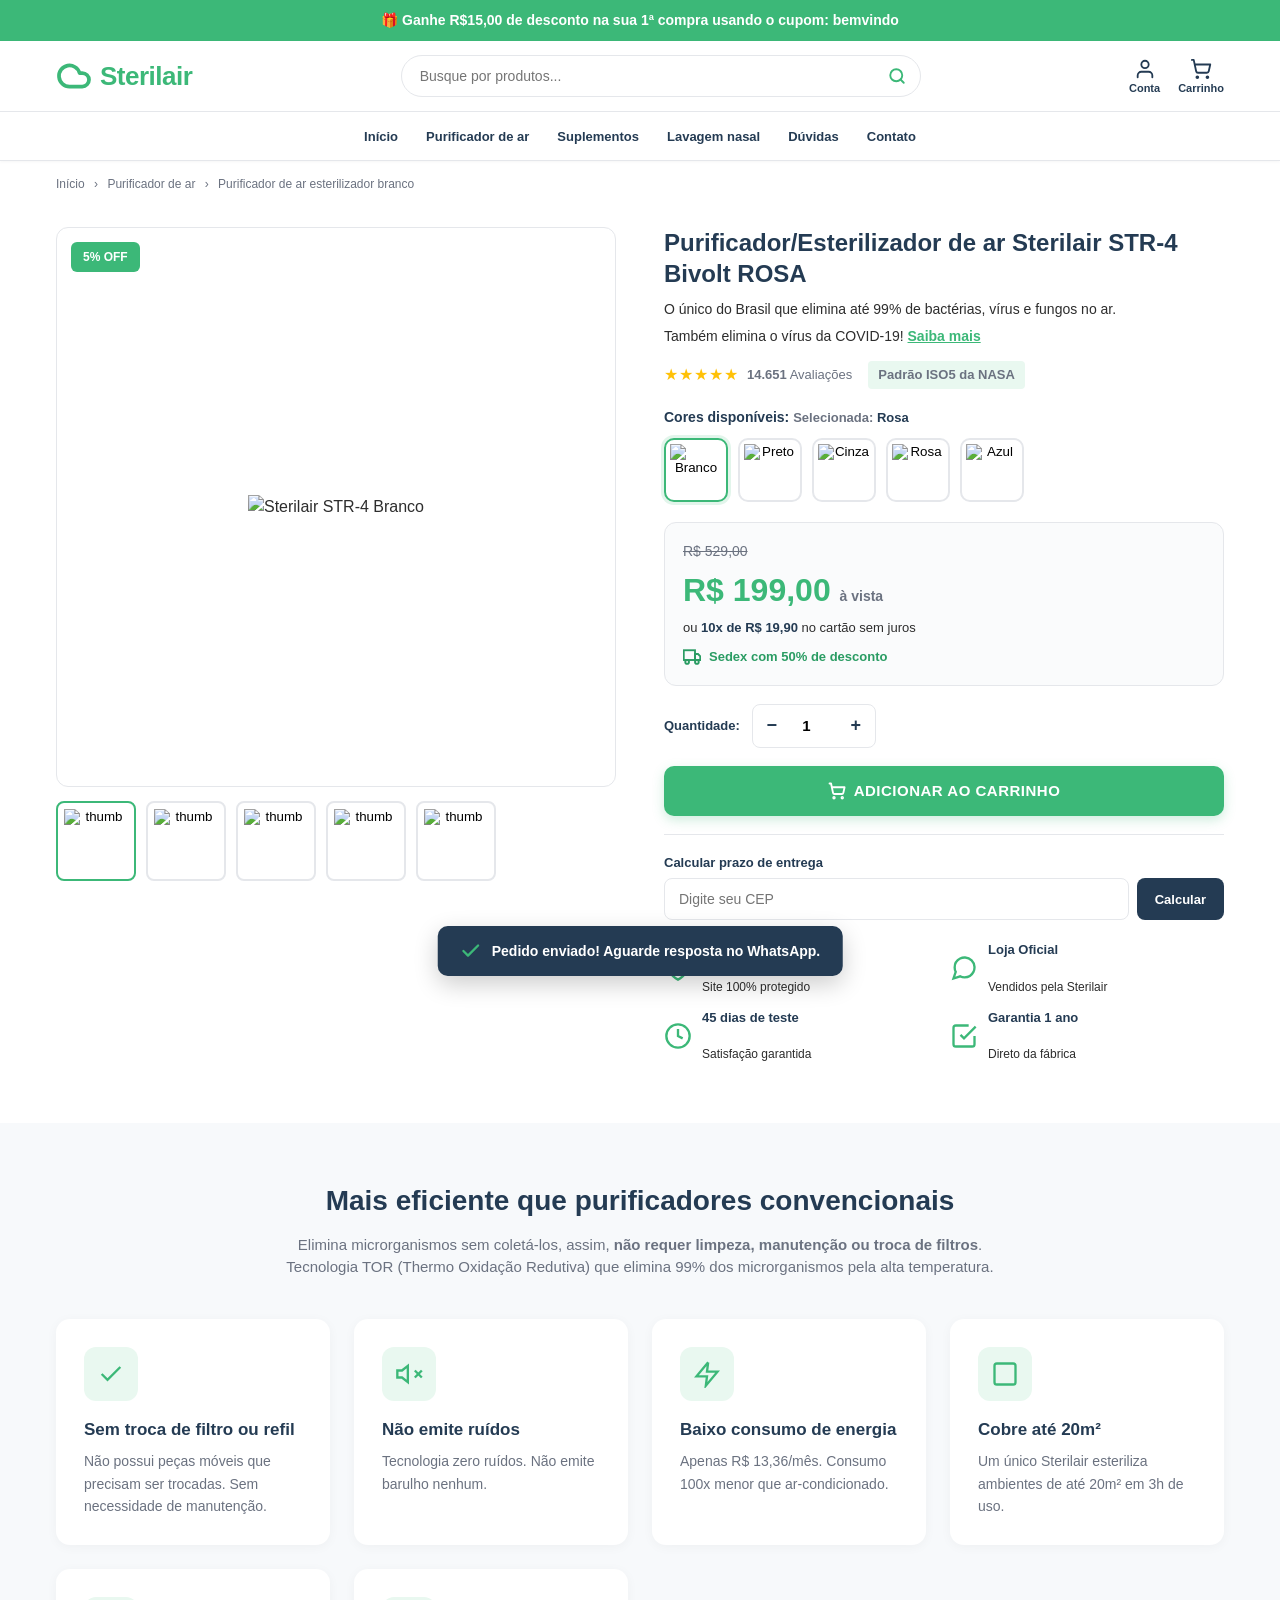
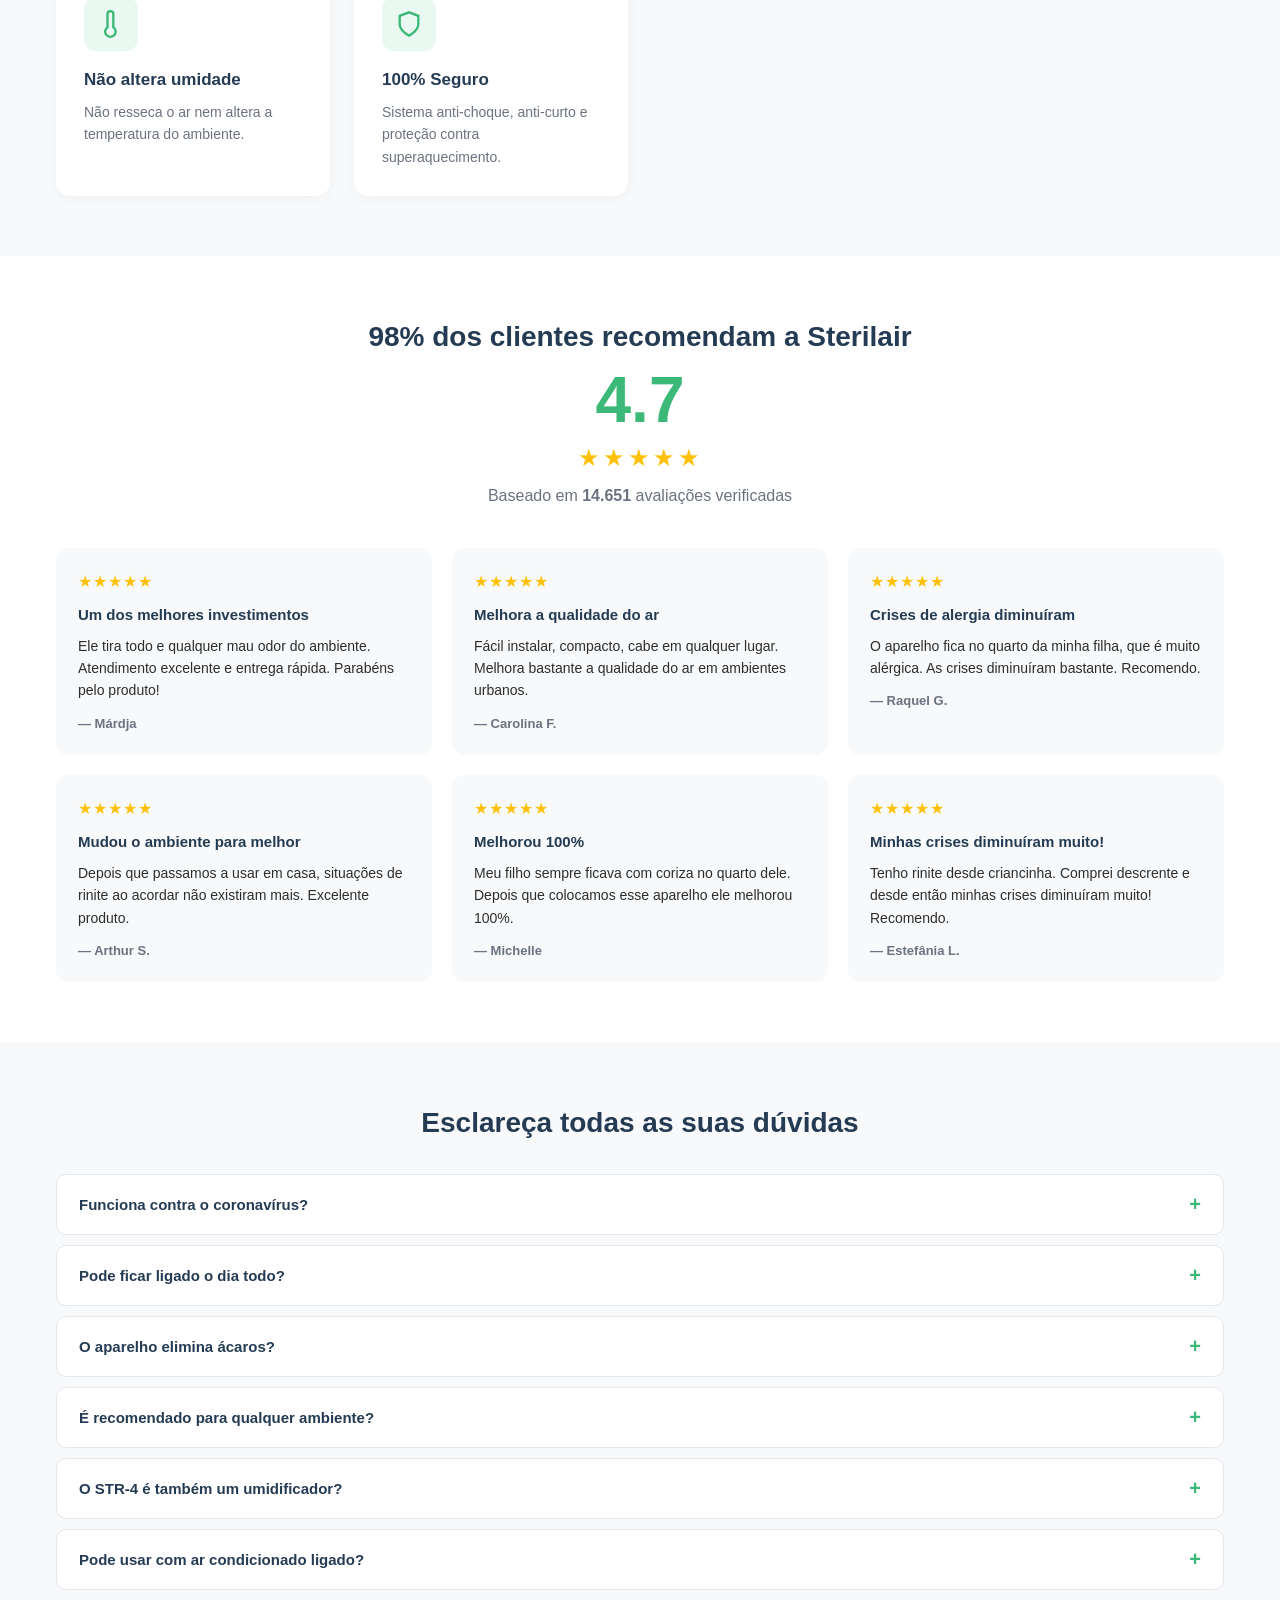
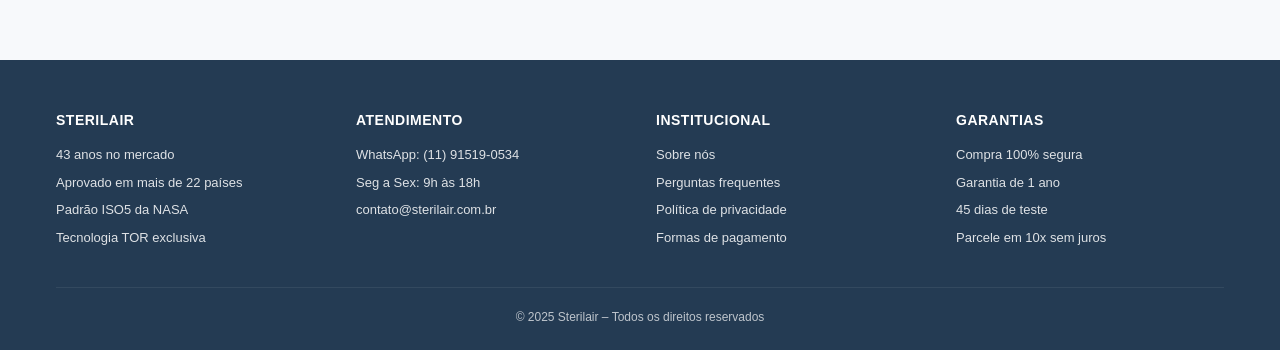
==== index.html @ a1af4a63 "Add files via upload" ====
<!DOCTYPE html>
<!-- saved from url=(0064)https://crazy-lamarr-4.preview.emergentagent.com/sterilair.html# -->
<html lang="pt-BR"><head><meta http-equiv="Content-Type" content="text/html; charset=UTF-8">

<meta name="viewport" content="width=device-width, initial-scale=1.0">
<title>Purificador/Esterilizador de ar Sterilair STR-4 Bivolt BRANCO - Sterilair</title>
<meta name="description" content="Sterilair! O Esterilizador de Ar Branco que previne alergia e doenças respiratórias como asma, bronquite rinite e mais!">
<link rel="preconnect" href="https://fonts.googleapis.com/">
<link rel="preconnect" href="https://fonts.gstatic.com/" crossorigin="">
<link href="/css2.css" rel="stylesheet">
<style>
  /* ========== CONFIG ========== */
  :root{
    --green:#3CB878;
    --green-dark:#2a9c63;
    --green-light:#e9f8f0;
    --dark:#243B53;
    --text:#2d2d2d;
    --muted:#6b7280;
    --border:#e5e7eb;
    --bg:#f7f9fb;
    --yellow:#FFC107;
    --price:#3CB878;
  }
  *{box-sizing:border-box;margin:0;padding:0}
  html,body{font-family:'Nunito Sans',-apple-system,BlinkMacSystemFont,Segoe UI,Roboto,sans-serif;color:var(--text);background:#fff;line-height:1.5;-webkit-font-smoothing:antialiased}
  img{max-width:100%;display:block}
  a{color:inherit;text-decoration:none}
  button{font-family:inherit;cursor:pointer;border:none;background:none}
  .container{max-width:1200px;margin:0 auto;padding:0 16px}

  /* ========== TOPBAR ========== */
  .topbar{background:var(--green);color:#fff;text-align:center;padding:10px 16px;font-size:14px;font-weight:600}
  .topbar strong{font-weight:800}

  /* ========== HEADER ========== */
  header{background:#fff;border-bottom:1px solid var(--border);position:sticky;top:0;z-index:100;box-shadow:0 1px 3px rgba(0,0,0,.04)}
  .header-wrap{display:flex;align-items:center;justify-content:space-between;gap:24px;padding:14px 0}
  .logo{display:flex;align-items:center;gap:8px;font-weight:900;color:var(--green);font-size:26px;letter-spacing:-.5px}
  .logo svg{width:36px;height:36px}
  .search{flex:1;max-width:520px;position:relative}
  .search input{width:100%;height:42px;border-radius:24px;border:1.5px solid var(--border);padding:0 48px 0 18px;font-size:14px;outline:none;transition:border-color .2s}
  .search input:focus{border-color:var(--green)}
  .search button{position:absolute;right:6px;top:6px;height:30px;width:36px;display:flex;align-items:center;justify-content:center;border-radius:50%;color:var(--green)}
  .header-icons{display:flex;gap:18px;align-items:center}
  .header-icons button{display:flex;flex-direction:column;align-items:center;color:var(--dark);font-size:11px;gap:2px;font-weight:600}
  .header-icons button svg{width:22px;height:22px}
  .cart-btn{position:relative}
  .cart-badge{position:absolute;top:-4px;right:-4px;background:#ef4444;color:#fff;font-size:10px;font-weight:700;border-radius:50%;min-width:18px;height:18px;display:flex;align-items:center;justify-content:center;padding:0 4px}
  nav.main-nav{border-top:1px solid var(--border);background:#fff}
  nav.main-nav ul{display:flex;gap:28px;list-style:none;padding:12px 0;justify-content:center;flex-wrap:wrap}
  nav.main-nav a{font-size:13px;font-weight:700;color:var(--dark);transition:color .2s}
  nav.main-nav a:hover{color:var(--green)}

  /* ========== BREADCRUMB ========== */
  .breadcrumb{padding:14px 0;font-size:12px;color:var(--muted)}
  .breadcrumb a:hover{color:var(--green)}
  .breadcrumb span{margin:0 6px}

  /* ========== PRODUCT ========== */
  .product{display:grid;grid-template-columns:1fr 1fr;gap:48px;padding:20px 0 60px}
  @media(max-width:900px){.product{grid-template-columns:1fr;gap:24px}}

  /* Gallery */
  .gallery{position:relative}
  .main-image{background:#fff;border:1px solid var(--border);border-radius:12px;aspect-ratio:1;overflow:hidden;display:flex;align-items:center;justify-content:center;padding:20px;position:relative}
  .main-image img{max-width:100%;max-height:100%;object-fit:contain;transition:opacity .3s}
  .discount-tag{position:absolute;top:14px;left:14px;background:var(--green);color:#fff;font-size:12px;font-weight:700;padding:6px 12px;border-radius:6px;z-index:2}
  .thumbs{display:flex;gap:10px;margin-top:14px;overflow-x:auto;padding-bottom:4px}
  .thumb{flex:0 0 80px;height:80px;border:2px solid var(--border);border-radius:8px;overflow:hidden;cursor:pointer;background:#fff;padding:6px;transition:border-color .2s}
  .thumb img{width:100%;height:100%;object-fit:contain}
  .thumb.active{border-color:var(--green)}

  /* Info */
  .info h1{font-size:24px;font-weight:800;color:var(--dark);line-height:1.3;margin-bottom:10px}
  .subtitle{color:var(--text);font-size:14px;margin-bottom:6px}
  .subtitle a{color:var(--green);font-weight:700;text-decoration:underline}

  .reviews-row{display:flex;align-items:center;gap:8px;margin:14px 0}
  .stars{display:flex;color:var(--yellow);font-size:16px;letter-spacing:1px}
  .reviews-row span{font-size:13px;color:var(--muted)}
  .nasa-badge{display:inline-block;background:var(--green-light);color:var(--green-dark);padding:4px 10px;font-size:12px;font-weight:700;border-radius:4px;margin-left:8px}

  .colors h3{font-size:14px;font-weight:700;color:var(--dark);margin:18px 0 10px}
  .color-options{display:flex;gap:10px;flex-wrap:wrap}
  .color-opt{width:64px;height:64px;border:2px solid var(--border);border-radius:10px;cursor:pointer;overflow:hidden;background:#fff;padding:4px;transition:all .2s;position:relative}
  .color-opt:hover{transform:translateY(-2px)}
  .color-opt.active{border-color:var(--green);box-shadow:0 0 0 3px rgba(60,184,120,.15)}
  .color-opt img{width:100%;height:100%;object-fit:contain}
  .color-name{font-size:13px;color:var(--muted);margin-top:8px}
  .color-name strong{color:var(--dark)}

  .price-box{background:#fafbfc;border:1px solid var(--border);border-radius:12px;padding:18px;margin-top:20px}
  .price-old{color:var(--muted);text-decoration:line-through;font-size:14px}
  .price-main{font-size:32px;font-weight:800;color:var(--price);margin:4px 0}
  .price-main small{font-size:14px;color:var(--muted);font-weight:600}
  .installments{font-size:13px;color:var(--text);margin-top:4px}
  .installments strong{color:var(--dark)}
  .shipping-info{display:flex;align-items:center;gap:8px;margin-top:10px;font-size:13px;color:var(--green-dark);font-weight:700}

  .qty-row{display:flex;align-items:center;gap:12px;margin:18px 0}
  .qty-control{display:flex;align-items:center;border:1.5px solid var(--border);border-radius:8px;overflow:hidden}
  .qty-control button{width:38px;height:42px;font-size:18px;font-weight:700;color:var(--dark);transition:background .2s}
  .qty-control button:hover{background:#f3f4f6}
  .qty-control input{width:46px;height:42px;text-align:center;border:none;outline:none;font-weight:700;font-size:15px}

  .btn-add{width:100%;background:var(--green);color:#fff;font-weight:800;padding:16px;border-radius:10px;font-size:15px;display:flex;align-items:center;justify-content:center;gap:8px;transition:all .2s;text-transform:uppercase;letter-spacing:.5px;box-shadow:0 4px 12px rgba(60,184,120,.25)}
  .btn-add:hover{background:var(--green-dark);transform:translateY(-1px);box-shadow:0 6px 16px rgba(60,184,120,.35)}

  .cep-check{margin-top:18px;padding-top:18px;border-top:1px solid var(--border)}
  .cep-check label{font-size:13px;font-weight:700;color:var(--dark);display:block;margin-bottom:6px}
  .cep-input-row{display:flex;gap:8px}
  .cep-input-row input{flex:1;height:42px;border:1.5px solid var(--border);border-radius:8px;padding:0 14px;outline:none;font-size:14px;transition:border-color .2s}
  .cep-input-row input:focus{border-color:var(--green)}
  .cep-input-row button{padding:0 18px;background:var(--dark);color:#fff;border-radius:8px;font-weight:700;font-size:13px}
  .cep-result{margin-top:10px;font-size:13px;color:var(--text);display:none}
  .cep-result.show{display:block}

  .trust-row{display:grid;grid-template-columns:repeat(2,1fr);gap:12px;margin-top:20px}
  .trust-item{display:flex;align-items:center;gap:10px;font-size:12px}
  .trust-item svg{flex:0 0 28px;color:var(--green)}
  .trust-item strong{display:block;color:var(--dark);font-size:13px}

  /* ========== SECTIONS ========== */
  section.feat-section{background:var(--bg);padding:60px 0}
  section.feat-section h2{font-size:28px;font-weight:800;color:var(--dark);text-align:center;margin-bottom:14px;line-height:1.3}
  section.feat-section h2 .highlight{color:var(--green)}
  section.feat-section .lead{text-align:center;color:var(--muted);max-width:720px;margin:0 auto 40px;font-size:15px}
  .feat-grid{display:grid;grid-template-columns:repeat(auto-fit,minmax(260px,1fr));gap:24px}
  .feat-card{background:#fff;border-radius:14px;padding:28px;box-shadow:0 2px 12px rgba(0,0,0,.04);transition:transform .25s,box-shadow .25s}
  .feat-card:hover{transform:translateY(-4px);box-shadow:0 12px 28px rgba(0,0,0,.08)}
  .feat-icon{width:54px;height:54px;background:var(--green-light);border-radius:12px;display:flex;align-items:center;justify-content:center;color:var(--green);margin-bottom:16px}
  .feat-card h3{font-size:17px;font-weight:800;color:var(--dark);margin-bottom:8px}
  .feat-card p{font-size:14px;color:var(--muted);line-height:1.6}

  /* Reviews */
  .reviews{padding:60px 0;background:#fff}
  .reviews-header{text-align:center;margin-bottom:40px}
  .reviews-header h2{font-size:28px;font-weight:800;color:var(--dark);margin-bottom:10px}
  .score-big{font-size:64px;font-weight:900;color:var(--green);line-height:1}
  .score-stars{font-size:24px;color:var(--yellow);letter-spacing:3px;margin:8px 0}
  .review-grid{display:grid;grid-template-columns:repeat(auto-fit,minmax(280px,1fr));gap:20px}
  .review-card{background:var(--bg);border-radius:12px;padding:22px}
  .review-card .stars{margin-bottom:10px}
  .review-card h4{font-size:15px;font-weight:800;color:var(--dark);margin-bottom:8px}
  .review-card p{font-size:14px;color:var(--text);margin-bottom:12px;line-height:1.6}
  .review-card .author{font-size:13px;color:var(--muted);font-weight:600}

  /* FAQ */
  .faq{background:var(--bg);padding:60px 0}
  .faq h2{font-size:28px;font-weight:800;color:var(--dark);text-align:center;margin-bottom:30px}
  .faq-item{background:#fff;border-radius:10px;margin-bottom:10px;overflow:hidden;border:1px solid var(--border)}
  .faq-q{width:100%;text-align:left;padding:18px 22px;font-weight:700;color:var(--dark);font-size:15px;display:flex;justify-content:space-between;align-items:center;transition:background .2s}
  .faq-q:hover{background:#fafbfc}
  .faq-q .ico{font-size:20px;color:var(--green);transition:transform .25s}
  .faq-item.open .faq-q .ico{transform:rotate(45deg)}
  .faq-a{max-height:0;overflow:hidden;transition:max-height .35s ease;padding:0 22px}
  .faq-item.open .faq-a{max-height:500px;padding:0 22px 18px}
  .faq-a p{font-size:14px;color:var(--text);line-height:1.7;margin-bottom:10px}

  /* Footer */
  footer{background:var(--dark);color:#fff;padding:50px 0 24px;font-size:14px}
  .footer-grid{display:grid;grid-template-columns:repeat(auto-fit,minmax(200px,1fr));gap:32px;margin-bottom:32px}
  .footer-col h4{font-size:14px;font-weight:800;margin-bottom:14px;letter-spacing:.5px;text-transform:uppercase}
  .footer-col ul{list-style:none}
  .footer-col li{margin-bottom:8px;opacity:.85;font-size:13px}
  .footer-col li a:hover{color:var(--green);opacity:1}
  .footer-bottom{border-top:1px solid rgba(255,255,255,.1);padding-top:20px;text-align:center;font-size:12px;opacity:.7}

  /* ========== CART DRAWER ========== */
  .overlay{position:fixed;inset:0;background:rgba(0,0,0,.5);z-index:998;opacity:0;visibility:hidden;transition:all .3s}
  .overlay.show{opacity:1;visibility:visible}
  .drawer{position:fixed;right:0;top:0;height:100vh;width:420px;max-width:100%;background:#fff;z-index:999;transform:translateX(100%);transition:transform .3s ease;display:flex;flex-direction:column}
  .drawer.show{transform:translateX(0)}
  .drawer-head{padding:20px;border-bottom:1px solid var(--border);display:flex;justify-content:space-between;align-items:center}
  .drawer-head h3{font-size:18px;font-weight:800;color:var(--dark)}
  .drawer-close{font-size:24px;color:var(--muted);width:32px;height:32px;border-radius:50%;display:flex;align-items:center;justify-content:center;transition:background .2s}
  .drawer-close:hover{background:#f3f4f6}
  .drawer-body{flex:1;overflow-y:auto;padding:16px 20px}
  .cart-item{display:flex;gap:12px;padding:14px 0;border-bottom:1px solid var(--border);align-items:center}
  .cart-item img{width:64px;height:64px;object-fit:contain;background:#f7f9fb;border-radius:8px;padding:4px}
  .cart-item-info{flex:1}
  .cart-item-info h5{font-size:13px;font-weight:700;color:var(--dark);line-height:1.4;margin-bottom:4px}
  .cart-item-info .ci-color{font-size:11px;color:var(--muted);margin-bottom:4px}
  .cart-item-info .ci-price{font-size:14px;font-weight:800;color:var(--green)}
  .cart-item .ci-qty{display:flex;align-items:center;gap:6px;margin-top:6px}
  .cart-item .ci-qty button{width:22px;height:22px;border:1px solid var(--border);border-radius:4px;color:var(--dark);font-weight:700}
  .cart-item .ci-qty span{font-size:13px;font-weight:700;min-width:20px;text-align:center}
  .cart-item .remove{color:#ef4444;font-size:12px;font-weight:700;margin-left:8px}
  .empty-cart{text-align:center;padding:40px 20px;color:var(--muted)}
  .empty-cart svg{margin:0 auto 14px;color:#cbd5e1}
  .drawer-foot{padding:20px;border-top:1px solid var(--border);background:#fafbfc}
  .total-row{display:flex;justify-content:space-between;align-items:center;margin-bottom:14px;font-size:16px}
  .total-row strong{font-size:22px;color:var(--green);font-weight:900}
  .btn-checkout{width:100%;background:#25D366;color:#fff;font-weight:800;padding:16px;border-radius:10px;font-size:15px;display:flex;align-items:center;justify-content:center;gap:10px;transition:all .2s;box-shadow:0 4px 12px rgba(37,211,102,.3)}
  .btn-checkout:hover{background:#1ebd5a;transform:translateY(-1px)}
  .btn-checkout svg{width:22px;height:22px}

  /* ========== CHECKOUT MODAL ========== */
  .modal{position:fixed;inset:0;background:rgba(0,0,0,.6);z-index:1000;display:none;align-items:flex-start;justify-content:center;padding:24px 16px;overflow-y:auto}
  .modal.show{display:flex}
  .modal-box{background:#fff;border-radius:14px;width:100%;max-width:560px;padding:28px;margin:auto;position:relative}
  .modal-box h3{font-size:22px;font-weight:800;color:var(--dark);margin-bottom:6px}
  .modal-box p.sub{color:var(--muted);font-size:14px;margin-bottom:20px}
  .modal-close{position:absolute;top:14px;right:14px;width:32px;height:32px;border-radius:50%;font-size:22px;color:var(--muted)}
  .modal-close:hover{background:#f3f4f6}
  .form-row{display:grid;gap:14px;margin-bottom:14px}
  .form-row.two{grid-template-columns:1fr 1fr}
  @media(max-width:560px){.form-row.two{grid-template-columns:1fr}}
  .form-group label{display:block;font-size:13px;font-weight:700;color:var(--dark);margin-bottom:6px}
  .form-group input,.form-group textarea{width:100%;height:44px;border:1.5px solid var(--border);border-radius:8px;padding:0 14px;font-size:14px;font-family:inherit;outline:none;transition:border-color .2s}
  .form-group textarea{padding:10px 14px;min-height:70px;height:auto;resize:vertical}
  .form-group input:focus,.form-group textarea:focus{border-color:var(--green)}
  .form-group .hint{font-size:11px;color:var(--muted);margin-top:4px}
  .btn-submit{width:100%;background:#25D366;color:#fff;font-weight:800;padding:16px;border-radius:10px;font-size:15px;display:flex;align-items:center;justify-content:center;gap:8px;margin-top:6px}
  .btn-submit:hover{background:#1ebd5a}

  /* ========== UPSELL MODAL ========== */
  .upsell-badge{display:inline-block;background:#FFC107;color:#243B53;font-size:12px;font-weight:800;padding:5px 10px;border-radius:6px;margin-bottom:10px;letter-spacing:.3px;text-transform:uppercase}
  .upsell-headline{font-size:24px;font-weight:900;color:var(--dark);line-height:1.25;margin-bottom:8px}
  .upsell-headline em{color:var(--green);font-style:normal}
  .upsell-sub{color:var(--muted);font-size:14px;margin-bottom:18px}
  .upsell-offer{background:var(--green-light);border:2px dashed var(--green);border-radius:12px;padding:16px;display:flex;align-items:center;gap:14px;margin-bottom:18px}
  .upsell-offer img{width:72px;height:72px;object-fit:contain;background:#fff;border-radius:8px;padding:4px;flex:0 0 72px}
  .upsell-offer .pricing{flex:1}
  .upsell-offer .pricing .from{color:var(--muted);text-decoration:line-through;font-size:13px}
  .upsell-offer .pricing .to{font-size:22px;font-weight:900;color:var(--green-dark);line-height:1.1}
  .upsell-offer .pricing .save{display:inline-block;background:var(--green);color:#fff;font-size:11px;font-weight:800;padding:3px 8px;border-radius:4px;margin-top:4px}
  .upsell-colors-label{font-size:13px;font-weight:800;color:var(--dark);margin-bottom:8px}
  .upsell-colors{display:flex;gap:8px;flex-wrap:wrap;margin-bottom:18px}
  .upsell-colors .color-opt{width:54px;height:54px}
  .upsell-actions{display:flex;flex-direction:column;gap:10px}
  .btn-upsell-accept{background:var(--green);color:#fff;font-weight:800;padding:15px;border-radius:10px;font-size:15px;text-transform:uppercase;letter-spacing:.4px;box-shadow:0 4px 12px rgba(60,184,120,.3);transition:all .2s}
  .btn-upsell-accept:hover{background:var(--green-dark);transform:translateY(-1px)}
  .btn-upsell-decline{background:transparent;color:var(--muted);font-weight:600;padding:10px;font-size:13px;text-decoration:underline}
  .btn-upsell-decline:hover{color:var(--dark)}

  /* Toast */
  .toast{position:fixed;bottom:24px;left:50%;transform:translateX(-50%) translateY(100px);background:var(--dark);color:#fff;padding:14px 22px;border-radius:10px;font-size:14px;font-weight:600;z-index:1001;display:flex;align-items:center;gap:10px;box-shadow:0 8px 24px rgba(0,0,0,.2);transition:transform .3s ease;max-width:90%}
  .toast.show{transform:translateX(-50%) translateY(0)}
  .toast svg{color:var(--green);width:22px;height:22px}

  @media(max-width:768px){
    .header-icons button span{display:none}
    .search{order:3;flex-basis:100%}
    .header-wrap{flex-wrap:wrap}
    nav.main-nav ul{gap:14px;font-size:12px;padding:10px 0;overflow-x:auto;flex-wrap:nowrap}
    nav.main-nav a{white-space:nowrap}
    .info h1{font-size:20px}
    .price-main{font-size:26px}
    .drawer{width:100%}
  }
</style>
</head>
<body style="">

<!-- TOP BAR -->
<div class="topbar">🎁 Ganhe <strong>R$15,00 de desconto</strong> na sua 1ª compra usando o cupom: <strong>bemvindo</strong></div>

<!-- HEADER -->
<header>
  <div class="container">
    <div class="header-wrap">
      <a href="https://crazy-lamarr-4.preview.emergentagent.com/sterilair.html#" class="logo">
        <svg viewBox="0 0 24 24" fill="none" stroke="currentColor" stroke-width="2.5" stroke-linecap="round" stroke-linejoin="round"><path d="M17.5 19H9a7 7 0 1 1 6.71-9h1.79a4.5 4.5 0 1 1 0 9Z"></path></svg>
        Sterilair
      </a>
      <div class="search">
        <input type="text" placeholder="Busque por produtos...">
        <button aria-label="Buscar">
          <svg viewBox="0 0 24 24" width="18" height="18" fill="none" stroke="currentColor" stroke-width="2.5" stroke-linecap="round" stroke-linejoin="round"><circle cx="11" cy="11" r="8"></circle><path d="m21 21-4.3-4.3"></path></svg>
        </button>
      </div>
      <div class="header-icons">
        <button aria-label="Conta">
          <svg viewBox="0 0 24 24" fill="none" stroke="currentColor" stroke-width="2" stroke-linecap="round" stroke-linejoin="round"><path d="M20 21v-2a4 4 0 0 0-4-4H8a4 4 0 0 0-4 4v2"></path><circle cx="12" cy="7" r="4"></circle></svg>
          <span>Conta</span>
        </button>
        <button class="cart-btn" onclick="toggleCart(true)" aria-label="Carrinho">
          <svg viewBox="0 0 24 24" fill="none" stroke="currentColor" stroke-width="2" stroke-linecap="round" stroke-linejoin="round"><circle cx="8" cy="21" r="1"></circle><circle cx="19" cy="21" r="1"></circle><path d="M2.05 2.05h2l2.66 12.42a2 2 0 0 0 2 1.58h9.78a2 2 0 0 0 1.95-1.57l1.65-7.43H5.12"></path></svg>
          <span>Carrinho</span>
          <span class="cart-badge" id="cartBadge" style="display: none;">2</span>
        </button>
      </div>
    </div>
  </div>
  <nav class="main-nav">
    <div class="container">
      <ul>
        <li><a href="https://crazy-lamarr-4.preview.emergentagent.com/sterilair.html#">Início</a></li>
        <li><a href="https://crazy-lamarr-4.preview.emergentagent.com/sterilair.html#">Purificador de ar</a></li>
        <li><a href="https://crazy-lamarr-4.preview.emergentagent.com/sterilair.html#">Suplementos</a></li>
        <li><a href="https://crazy-lamarr-4.preview.emergentagent.com/sterilair.html#">Lavagem nasal</a></li>
        <li><a href="https://crazy-lamarr-4.preview.emergentagent.com/sterilair.html#duvidas">Dúvidas</a></li>
        <li><a href="https://crazy-lamarr-4.preview.emergentagent.com/sterilair.html#">Contato</a></li>
      </ul>
    </div>
  </nav>
</header>

<!-- BREADCRUMB -->
<div class="container">
  <div class="breadcrumb">
    <a href="https://crazy-lamarr-4.preview.emergentagent.com/sterilair.html#">Início</a> <span>›</span>
    <a href="https://crazy-lamarr-4.preview.emergentagent.com/sterilair.html#">Purificador de ar</a> <span>›</span>
    Purificador de ar esterilizador branco
  </div>
</div>

<!-- PRODUCT -->
<section class="container">
  <div class="product">
    <!-- Gallery -->
    <div class="gallery">
      <div class="main-image">
        <span class="discount-tag">5% OFF</span>
        <img id="mainImg" alt="Sterilair STR-4 Rosa" src="./Purificador_Esterilizador de ar Sterilair STR-4 Bivolt BRANCO - Sterilair_files/Sterilair-Frente-Rosa.jpg">
      </div>
      <div class="thumbs" id="thumbs"><button class="thumb active"><img src="./Purificador_Esterilizador de ar Sterilair STR-4 Bivolt BRANCO - Sterilair_files/Sterilair-Frente-Rosa.jpg" alt="thumb"></button></div>
    </div>

    <!-- Info -->
    <div class="info">
      <h1 id="productTitle">Purificador/Esterilizador de ar Sterilair STR-4 Bivolt ROSA</h1>
      <p class="subtitle">O único do Brasil que elimina até 99% de bactérias, vírus e fungos no ar.</p>
      <p class="subtitle">Também elimina o vírus da COVID-19! <a href="https://crazy-lamarr-4.preview.emergentagent.com/sterilair.html#">Saiba mais</a></p>

      <div class="reviews-row">
        <div class="stars">★★★★★</div>
        <span><strong>14.651</strong> Avaliações</span>
        <span class="nasa-badge">Padrão ISO5 da NASA</span>
      </div>

      <div class="colors">
        <h3>Cores disponíveis: <span class="color-name" style="display:inline">Selecionada: <strong id="selColor">Rosa</strong></span></h3>
        <div class="color-options" id="colorOptions"><button class="color-opt" title="Branco"><img src="./Purificador_Esterilizador de ar Sterilair STR-4 Bivolt BRANCO - Sterilair_files/Sterilair-Frente-Branco.jpg" alt="Branco"></button><button class="color-opt" title="Preto"><img src="./Purificador_Esterilizador de ar Sterilair STR-4 Bivolt BRANCO - Sterilair_files/Sterilair-Frente-Preto.webp.webp" alt="Preto"></button><button class="color-opt" title="Cinza"><img src="./Purificador_Esterilizador de ar Sterilair STR-4 Bivolt BRANCO - Sterilair_files/Sterilair-Frente-Cinza.jpg" alt="Cinza"></button><button class="color-opt active" title="Rosa"><img src="./Purificador_Esterilizador de ar Sterilair STR-4 Bivolt BRANCO - Sterilair_files/Sterilair-Frente-Rosa.jpg" alt="Rosa"></button><button class="color-opt" title="Azul"><img src="./Purificador_Esterilizador de ar Sterilair STR-4 Bivolt BRANCO - Sterilair_files/Sterilair-Frente-Azul.jpg" alt="Azul"></button></div>
      </div>

      <div class="price-box">
        <div class="price-old">R$ 529,00</div>
        <div class="price-main">R$ 199,00 <small>à vista</small></div>
        <div class="installments">ou <strong>10x de R$ 19,90</strong> no cartão sem juros</div>
        <div class="shipping-info">
          <svg width="18" height="18" viewBox="0 0 24 24" fill="none" stroke="currentColor" stroke-width="2.5"><rect x="1" y="3" width="15" height="13"></rect><polygon points="16 8 20 8 23 11 23 16 16 16 16 8"></polygon><circle cx="5.5" cy="18.5" r="2.5"></circle><circle cx="18.5" cy="18.5" r="2.5"></circle></svg>
          Sedex com 50% de desconto
        </div>
      </div>

      <div class="qty-row">
        <span style="font-size:13px;font-weight:700;color:var(--dark)">Quantidade:</span>
        <div class="qty-control">
          <button onclick="changeQty(-1)">−</button>
          <input type="number" id="qty" value="1" min="1">
          <button onclick="changeQty(1)">+</button>
        </div>
      </div>

      <button class="btn-add" onclick="addToCart()">
        <svg width="18" height="18" viewBox="0 0 24 24" fill="none" stroke="currentColor" stroke-width="2.5" stroke-linecap="round" stroke-linejoin="round"><circle cx="8" cy="21" r="1"></circle><circle cx="19" cy="21" r="1"></circle><path d="M2.05 2.05h2l2.66 12.42a2 2 0 0 0 2 1.58h9.78a2 2 0 0 0 1.95-1.57l1.65-7.43H5.12"></path></svg>
        Adicionar ao carrinho
      </button>

      <div class="cep-check">
        <label for="cepProd">Calcular prazo de entrega</label>
        <div class="cep-input-row">
          <input type="text" id="cepProd" placeholder="Digite seu CEP" maxlength="9">
          <button onclick="checkCepProd()">Calcular</button>
        </div>
        <div class="cep-result" id="cepResult"></div>
      </div>

      <div class="trust-row">
        <div class="trust-item">
          <svg width="28" height="28" viewBox="0 0 24 24" fill="none" stroke="currentColor" stroke-width="2"><path d="M12 22s8-4 8-10V5l-8-3-8 3v7c0 6 8 10 8 10z"></path></svg>
          <div><strong>Compra Segura</strong><br>Site 100% protegido</div>
        </div>
        <div class="trust-item">
          <svg width="28" height="28" viewBox="0 0 24 24" fill="none" stroke="currentColor" stroke-width="2"><path d="M21 11.5a8.38 8.38 0 0 1-.9 3.8 8.5 8.5 0 0 1-7.6 4.7 8.38 8.38 0 0 1-3.8-.9L3 21l1.9-5.7a8.38 8.38 0 0 1-.9-3.8 8.5 8.5 0 0 1 4.7-7.6 8.38 8.38 0 0 1 3.8-.9h.5a8.48 8.48 0 0 1 8 8v.5z"></path></svg>
          <div><strong>Loja Oficial</strong><br>Vendidos pela Sterilair</div>
        </div>
        <div class="trust-item">
          <svg width="28" height="28" viewBox="0 0 24 24" fill="none" stroke="currentColor" stroke-width="2"><circle cx="12" cy="12" r="10"></circle><polyline points="12 6 12 12 16 14"></polyline></svg>
          <div><strong>45 dias de teste</strong><br>Satisfação garantida</div>
        </div>
        <div class="trust-item">
          <svg width="28" height="28" viewBox="0 0 24 24" fill="none" stroke="currentColor" stroke-width="2"><path d="M9 11l3 3L22 4"></path><path d="M21 12v7a2 2 0 0 1-2 2H5a2 2 0 0 1-2-2V5a2 2 0 0 1 2-2h11"></path></svg>
          <div><strong>Garantia 1 ano</strong><br>Direto da fábrica</div>
        </div>
      </div>
    </div>
  </div>
</section>

<!-- FEATURES -->
<section class="feat-section">
  <div class="container">
    <h2>Mais eficiente que purificadores convencionais</h2>
    <p class="lead">Elimina microrganismos sem coletá-los, assim, <strong>não requer limpeza, manutenção ou troca de filtros</strong>. Tecnologia TOR (Thermo Oxidação Redutiva) que elimina 99% dos microrganismos pela alta temperatura.</p>
    <div class="feat-grid">
      <div class="feat-card">
        <div class="feat-icon"><svg width="28" height="28" viewBox="0 0 24 24" fill="none" stroke="currentColor" stroke-width="2"><polyline points="20 6 9 17 4 12"></polyline></svg></div>
        <h3>Sem troca de filtro ou refil</h3>
        <p>Não possui peças móveis que precisam ser trocadas. Sem necessidade de manutenção.</p>
      </div>
      <div class="feat-card">
        <div class="feat-icon"><svg width="28" height="28" viewBox="0 0 24 24" fill="none" stroke="currentColor" stroke-width="2"><path d="M11 5L6 9H2v6h4l5 4V5z"></path><line x1="23" y1="9" x2="17" y2="15"></line><line x1="17" y1="9" x2="23" y2="15"></line></svg></div>
        <h3>Não emite ruídos</h3>
        <p>Tecnologia zero ruídos. Não emite barulho nenhum.</p>
      </div>
      <div class="feat-card">
        <div class="feat-icon"><svg width="28" height="28" viewBox="0 0 24 24" fill="none" stroke="currentColor" stroke-width="2"><polyline points="13 2 3 14 12 14 11 22 21 10 12 10 13 2"></polyline></svg></div>
        <h3>Baixo consumo de energia</h3>
        <p>Apenas R$ 13,36/mês. Consumo 100x menor que ar-condicionado.</p>
      </div>
      <div class="feat-card">
        <div class="feat-icon"><svg width="28" height="28" viewBox="0 0 24 24" fill="none" stroke="currentColor" stroke-width="2"><rect x="3" y="3" width="18" height="18" rx="2"></rect></svg></div>
        <h3>Cobre até 20m²</h3>
        <p>Um único Sterilair esteriliza ambientes de até 20m² em 3h de uso.</p>
      </div>
      <div class="feat-card">
        <div class="feat-icon"><svg width="28" height="28" viewBox="0 0 24 24" fill="none" stroke="currentColor" stroke-width="2"><path d="M14 14.76V3.5a2.5 2.5 0 0 0-5 0v11.26a4.5 4.5 0 1 0 5 0z"></path></svg></div>
        <h3>Não altera umidade</h3>
        <p>Não resseca o ar nem altera a temperatura do ambiente.</p>
      </div>
      <div class="feat-card">
        <div class="feat-icon"><svg width="28" height="28" viewBox="0 0 24 24" fill="none" stroke="currentColor" stroke-width="2"><path d="M12 22s8-4 8-10V5l-8-3-8 3v7c0 6 8 10 8 10z"></path></svg></div>
        <h3>100% Seguro</h3>
        <p>Sistema anti-choque, anti-curto e proteção contra superaquecimento.</p>
      </div>
    </div>
  </div>
</section>

<!-- REVIEWS -->
<section class="reviews">
  <div class="container">
    <div class="reviews-header">
      <h2>98% dos clientes recomendam a Sterilair</h2>
      <div class="score-big">4.7</div>
      <div class="score-stars">★★★★★</div>
      <p style="color:var(--muted)">Baseado em <strong>14.651</strong> avaliações verificadas</p>
    </div>
    <div class="review-grid">
      <div class="review-card">
        <div class="stars">★★★★★</div>
        <h4>Um dos melhores investimentos</h4>
        <p>Ele tira todo e qualquer mau odor do ambiente. Atendimento excelente e entrega rápida. Parabéns pelo produto!</p>
        <div class="author">— Márdja</div>
      </div>
      <div class="review-card">
        <div class="stars">★★★★★</div>
        <h4>Melhora a qualidade do ar</h4>
        <p>Fácil instalar, compacto, cabe em qualquer lugar. Melhora bastante a qualidade do ar em ambientes urbanos.</p>
        <div class="author">— Carolina F.</div>
      </div>
      <div class="review-card">
        <div class="stars">★★★★★</div>
        <h4>Crises de alergia diminuíram</h4>
        <p>O aparelho fica no quarto da minha filha, que é muito alérgica. As crises diminuíram bastante. Recomendo.</p>
        <div class="author">— Raquel G.</div>
      </div>
      <div class="review-card">
        <div class="stars">★★★★★</div>
        <h4>Mudou o ambiente para melhor</h4>
        <p>Depois que passamos a usar em casa, situações de rinite ao acordar não existiram mais. Excelente produto.</p>
        <div class="author">— Arthur S.</div>
      </div>
      <div class="review-card">
        <div class="stars">★★★★★</div>
        <h4>Melhorou 100%</h4>
        <p>Meu filho sempre ficava com coriza no quarto dele. Depois que colocamos esse aparelho ele melhorou 100%.</p>
        <div class="author">— Michelle</div>
      </div>
      <div class="review-card">
        <div class="stars">★★★★★</div>
        <h4>Minhas crises diminuíram muito!</h4>
        <p>Tenho rinite desde criancinha. Comprei descrente e desde então minhas crises diminuíram muito! Recomendo.</p>
        <div class="author">— Estefânia L.</div>
      </div>
    </div>
  </div>
</section>

<!-- FAQ -->
<section class="faq" id="duvidas">
  <div class="container">
    <h2>Esclareça todas as suas dúvidas</h2>
    <div class="faq-item">
      <button class="faq-q" onclick="toggleFaq(this)">Funciona contra o coronavírus?<span class="ico">+</span></button>
      <div class="faq-a"><p><strong>Sim, funciona.</strong> O Instituto de Biologia da UNICAMP concluiu que o Sterilair STR4 foi eficaz para a inativação de partículas virais do coronavírus em 99,99%.</p></div>
    </div>
    <div class="faq-item">
      <button class="faq-q" onclick="toggleFaq(this)">Pode ficar ligado o dia todo?<span class="ico">+</span></button>
      <div class="faq-a"><p><strong>Sim, pode.</strong> O Sterilair é um aparelho de uso contínuo e foi desenvolvido para ficar ligado 24h por dia. Possui 3 sistemas de segurança: Fusível, Chave térmica e Cabo de proteção térmica.</p></div>
    </div>
    <div class="faq-item">
      <button class="faq-q" onclick="toggleFaq(this)">O aparelho elimina ácaros?<span class="ico">+</span></button>
      <div class="faq-a"><p><strong>Sim, auxilia no processo.</strong> A eliminação ocorre em consequência da eliminação dos fungos. Os ácaros necessitam dos fungos do ambiente, então o ciclo biológico fica comprometido.</p></div>
    </div>
    <div class="faq-item">
      <button class="faq-q" onclick="toggleFaq(this)">É recomendado para qualquer ambiente?<span class="ico">+</span></button>
      <div class="faq-a"><p><strong>Sim.</strong> Pode ser utilizado em todos os ambientes da casa, exceto no banheiro durante o banho por conter muita umidade no ar.</p></div>
    </div>
    <div class="faq-item">
      <button class="faq-q" onclick="toggleFaq(this)">O STR-4 é também um umidificador?<span class="ico">+</span></button>
      <div class="faq-a"><p><strong>Não.</strong> O Sterilair é um esterilizador e purificador de ar. Não altera a umidade nem a temperatura do ar do ambiente.</p></div>
    </div>
    <div class="faq-item">
      <button class="faq-q" onclick="toggleFaq(this)">Pode usar com ar condicionado ligado?<span class="ico">+</span></button>
      <div class="faq-a"><p><strong>Sim, sem nenhum problema.</strong> Ar condicionado e Sterilair são uma ótima combinação.</p></div>
    </div>
  </div>
</section>

<!-- FOOTER -->
<footer>
  <div class="container">
    <div class="footer-grid">
      <div class="footer-col">
        <h4>Sterilair</h4>
        <ul>
          <li>43 anos no mercado</li>
          <li>Aprovado em mais de 22 países</li>
          <li>Padrão ISO5 da NASA</li>
          <li>Tecnologia TOR exclusiva</li>
        </ul>
      </div>
      <div class="footer-col">
        <h4>Atendimento</h4>
        <ul>
          <li>WhatsApp: (11) 91519-0534</li>
          <li>Seg a Sex: 9h às 18h</li>
          <li>contato@sterilair.com.br</li>
        </ul>
      </div>
      <div class="footer-col">
        <h4>Institucional</h4>
        <ul>
          <li><a href="https://crazy-lamarr-4.preview.emergentagent.com/sterilair.html#">Sobre nós</a></li>
          <li><a href="https://crazy-lamarr-4.preview.emergentagent.com/sterilair.html#">Perguntas frequentes</a></li>
          <li><a href="https://crazy-lamarr-4.preview.emergentagent.com/sterilair.html#">Política de privacidade</a></li>
          <li><a href="https://crazy-lamarr-4.preview.emergentagent.com/sterilair.html#">Formas de pagamento</a></li>
        </ul>
      </div>
      <div class="footer-col">
        <h4>Garantias</h4>
        <ul>
          <li>Compra 100% segura</li>
          <li>Garantia de 1 ano</li>
          <li>45 dias de teste</li>
          <li>Parcele em 10x sem juros</li>
        </ul>
      </div>
    </div>
    <div class="footer-bottom">© 2025 Sterilair – Todos os direitos reservados</div>
  </div>
</footer>

<!-- CART DRAWER -->
<div class="overlay" id="overlay" onclick="toggleCart(false)"></div>
<aside class="drawer" id="drawer">
  <div class="drawer-head">
    <h3>Seu Carrinho</h3>
    <button class="drawer-close" onclick="toggleCart(false)">×</button>
  </div>
  <div class="drawer-body" id="cartBody"><div class="empty-cart">
      <svg width="60" height="60" viewBox="0 0 24 24" fill="none" stroke="currentColor" stroke-width="1.5"><circle cx="8" cy="21" r="1"></circle><circle cx="19" cy="21" r="1"></circle><path d="M2.05 2.05h2l2.66 12.42a2 2 0 0 0 2 1.58h9.78a2 2 0 0 0 1.95-1.57l1.65-7.43H5.12"></path></svg>
      <p>Seu carrinho está vazio</p></div></div>
  <div class="drawer-foot" id="cartFoot" style="display: none;">
    <div class="total-row"><span>Total:</span><strong id="cartTotal">R$ 946,00</strong></div>
    <button class="btn-checkout" onclick="openCheckout()">
      <svg viewBox="0 0 24 24" fill="currentColor"><path d="M17.472 14.382c-.297-.149-1.758-.867-2.03-.967-.273-.099-.471-.148-.67.15-.197.297-.767.966-.94 1.164-.173.199-.347.223-.644.075-.297-.15-1.255-.463-2.39-1.475-.883-.788-1.48-1.761-1.653-2.059-.173-.297-.018-.458.13-.606.134-.133.298-.347.446-.52.149-.174.198-.298.298-.497.099-.198.05-.371-.025-.52-.075-.149-.669-1.612-.916-2.207-.242-.579-.487-.5-.669-.51-.173-.008-.371-.01-.57-.01-.198 0-.52.074-.792.372-.272.297-1.04 1.016-1.04 2.479 0 1.462 1.065 2.875 1.213 3.074.149.198 2.096 3.2 5.077 4.487.709.306 1.262.489 1.694.625.712.227 1.36.195 1.871.118.571-.085 1.758-.719 2.006-1.413.248-.694.248-1.289.173-1.413-.074-.124-.272-.198-.57-.347m-5.421 7.403h-.004a9.87 9.87 0 0 1-5.031-1.378l-.361-.214-3.741.982.998-3.648-.235-.374a9.86 9.86 0 0 1-1.51-5.26c.001-5.45 4.436-9.884 9.888-9.884 2.64 0 5.122 1.03 6.988 2.898a9.825 9.825 0 0 1 2.893 6.994c-.003 5.45-4.437 9.884-9.885 9.884m8.413-18.297A11.815 11.815 0 0 0 12.05 0C5.495 0 .16 5.335.157 11.892c0 2.096.547 4.142 1.588 5.945L.057 24l6.305-1.654a11.882 11.882 0 0 0 5.683 1.448h.005c6.554 0 11.89-5.335 11.893-11.893a11.821 11.821 0 0 0-3.48-8.413Z"></path></svg>
      Finalizar pelo WhatsApp
    </button>
  </div>
</aside>

<!-- UPSELL MODAL -->
<div class="modal" id="upsellModal">
  <div class="modal-box">
    <button class="modal-close" onclick="closeUpsell()">×</button>
    <span class="upsell-badge">⚡ Oferta exclusiva</span>
    <h3 class="upsell-headline">Leve a 2ª unidade com <em>40% OFF</em></h3>
    <p class="upsell-sub">Aproveite agora — essa oferta só aparece uma vez. Escolha uma cor para a segunda unidade:</p>

    <div class="upsell-offer">
      <img id="upsellImg" src="" alt="2ª unidade"/>
      <div class="pricing">
        <div class="from">De <span id="upsellFrom">R$ 199,00</span></div>
        <div class="to" id="upsellTo">R$ 119,40</div>
        <span class="save" id="upsellSave">Você economiza R$ 79,60</span>
      </div>
    </div>

    <div class="upsell-colors-label">Escolha a cor da 2ª unidade:</div>
    <div class="upsell-colors" id="upsellColors"></div>

    <div class="upsell-actions">
      <button class="btn-upsell-accept" onclick="acceptUpsell()">
        ✓ SIM, QUERO A 2ª COM 40% OFF
      </button>
      <button class="btn-upsell-decline" onclick="declineUpsell()">
        Não, prosseguir com apenas 1 unidade
      </button>
    </div>
  </div>
</div>

<!-- CHECKOUT MODAL -->
<div class="modal" id="checkoutModal">
  <div class="modal-box">
    <button class="modal-close" onclick="closeCheckout()">×</button>
    <h3>Finalizar Pedido</h3>
    <p class="sub">Preencha seus dados. Você receberá o link de pagamento via WhatsApp.</p>
    <form id="checkoutForm" onsubmit="submitOrder(event)">
      <div class="form-row">
        <div class="form-group">
          <label>Nome completo *</label>
          <input type="text" id="fNome" required="" placeholder="Seu nome completo">
        </div>
      </div>
      <div class="form-row two">
        <div class="form-group">
          <label>CPF *</label>
          <input type="text" id="fCpf" required="" maxlength="14" placeholder="000.000.000-00">
        </div>
        <div class="form-group">
          <label>Telefone *</label>
          <input type="text" id="fTel" required="" maxlength="15" placeholder="(11) 99999-9999">
        </div>
      </div>
      <div class="form-row">
        <div class="form-group">
          <label>E-mail *</label>
          <input type="email" id="fEmail" required="" placeholder="seu@email.com">
        </div>
      </div>
      <div class="form-row two">
        <div class="form-group">
          <label>CEP *</label>
          <input type="text" id="fCep" required="" maxlength="9" placeholder="00000-000">
          <div class="hint">Preenchimento automático ao digitar</div>
        </div>
        <div class="form-group">
          <label>Estado</label>
          <input type="text" id="fEstado" readonly="" placeholder="UF">
        </div>
      </div>
      <div class="form-row two">
        <div class="form-group">
          <label>Cidade</label>
          <input type="text" id="fCidade" readonly="">
        </div>
        <div class="form-group">
          <label>Bairro</label>
          <input type="text" id="fBairro" readonly="">
        </div>
      </div>
      <div class="form-row">
        <div class="form-group">
          <label>Endereço (Rua)</label>
          <input type="text" id="fRua" readonly="">
        </div>
      </div>
      <div class="form-row two">
        <div class="form-group">
          <label>Número *</label>
          <input type="text" id="fNumero" required="" placeholder="123">
        </div>
        <div class="form-group">
          <label>Complemento</label>
          <input type="text" id="fComp" placeholder="Apto, bloco...">
        </div>
      </div>
      <div class="form-row">
        <div class="form-group">
          <label>Observações (opcional)</label>
          <textarea id="fObs" placeholder="Alguma observação sobre o pedido?"></textarea>
        </div>
      </div>
      <button type="submit" class="btn-submit">
        <svg width="22" height="22" viewBox="0 0 24 24" fill="currentColor"><path d="M17.472 14.382c-.297-.149-1.758-.867-2.03-.967-.273-.099-.471-.148-.67.15-.197.297-.767.966-.94 1.164-.173.199-.347.223-.644.075-.297-.15-1.255-.463-2.39-1.475-.883-.788-1.48-1.761-1.653-2.059-.173-.297-.018-.458.13-.606.134-.133.298-.347.446-.52.149-.174.198-.298.298-.497.099-.198.05-.371-.025-.52-.075-.149-.669-1.612-.916-2.207-.242-.579-.487-.5-.669-.51-.173-.008-.371-.01-.57-.01-.198 0-.52.074-.792.372-.272.297-1.04 1.016-1.04 2.479 0 1.462 1.065 2.875 1.213 3.074.149.198 2.096 3.2 5.077 4.487.709.306 1.262.489 1.694.625.712.227 1.36.195 1.871.118.571-.085 1.758-.719 2.006-1.413.248-.694.248-1.289.173-1.413-.074-.124-.272-.198-.57-.347m-5.421 7.403h-.004a9.87 9.87 0 0 1-5.031-1.378l-.361-.214-3.741.982.998-3.648-.235-.374a9.86 9.86 0 0 1-1.51-5.26c.001-5.45 4.436-9.884 9.888-9.884 2.64 0 5.122 1.03 6.988 2.898a9.825 9.825 0 0 1 2.893 6.994c-.003 5.45-4.437 9.884-9.885 9.884m8.413-18.297A11.815 11.815 0 0 0 12.05 0C5.495 0 .16 5.335.157 11.892c0 2.096.547 4.142 1.588 5.945L.057 24l6.305-1.654a11.882 11.882 0 0 0 5.683 1.448h.005c6.554 0 11.89-5.335 11.893-11.893a11.821 11.821 0 0 0-3.48-8.413Z"></path></svg>
        Enviar Pedido pelo WhatsApp
      </button>
    </form>
  </div>
</div>

<!-- TOAST -->
<div class="toast" id="toast">
  <svg viewBox="0 0 24 24" fill="none" stroke="currentColor" stroke-width="2.5" stroke-linecap="round" stroke-linejoin="round"><polyline points="20 6 9 17 4 12"></polyline></svg>
  <span id="toastMsg">Pedido enviado! Aguarde resposta no WhatsApp.</span>
</div>

<script>
/* ===================== CONFIG ===================== */
const WHATSAPP_NUMBER = '5511915190534'; // número que receberá os pedidos

const PRODUCT = {
  id: 'str4',
  name: 'Purificador/Esterilizador de ar Sterilair STR-4 Bivolt',
  price: 199.00,
  oldPrice: 529.00,
  colors: [
    { id:'branco', name:'Branco', img:'https://sterilair.vtexassets.com/arquivos/ids/156889/Sterilair-Frente-Branco.jpg?v=637052098123900000',
      gallery:[
        'https://sterilair.vtexassets.com/arquivos/ids/157312/Sterilair-cozinha-clean-3D.jpg?v=638769509994170000',
        'https://sterilair.vtexassets.com/arquivos/ids/156889/Sterilair-Frente-Branco.jpg?v=637052098123900000',
        'https://sterilair.vtexassets.com/arquivos/ids/156890/Sterilair-Traseira-Branco.jpg?v=638769509994000000',
        'https://sterilair.vtexassets.com/arquivos/ids/156891/Sterilair-Lateral-Branco.jpg?v=638769509994000000',
        'https://sterilair.vtexassets.com/arquivos/ids/157311/kitchen_scene_white.png?v=638769509994170000'
      ]
    },
    { id:'preto', name:'Preto', img:'https://sterilair.vtexassets.com/arquivos/ids/157313/Sterilair-Frente-Preto.webp.webp?v=638769496652470000',
      gallery:['https://sterilair.vtexassets.com/arquivos/ids/157313/Sterilair-Frente-Preto.webp.webp?v=638769496652470000']
    },
    { id:'cinza', name:'Cinza', img:'https://sterilair.vtexassets.com/arquivos/ids/156898/Sterilair-Frente-Cinza.jpg?v=637052109153100000',
      gallery:['https://sterilair.vtexassets.com/arquivos/ids/156898/Sterilair-Frente-Cinza.jpg?v=637052109153100000']
    },
    { id:'rosa', name:'Rosa', img:'https://sterilair.vtexassets.com/arquivos/ids/156895/Sterilair-Frente-Rosa.jpg?v=637052108041170000',
      gallery:['https://sterilair.vtexassets.com/arquivos/ids/156895/Sterilair-Frente-Rosa.jpg?v=637052108041170000']
    },
    { id:'azul', name:'Azul', img:'https://sterilair.vtexassets.com/arquivos/ids/156904/Sterilair-Frente-Azul.jpg?v=637052119458030000',
      gallery:['https://sterilair.vtexassets.com/arquivos/ids/156904/Sterilair-Frente-Azul.jpg?v=637052119458030000']
    }
  ]
};

let selectedColor = PRODUCT.colors[0];
let cart = JSON.parse(localStorage.getItem('sterilair_cart') || '[]');

/* ===================== UTILS ===================== */
const fmt = v => 'R$ ' + v.toFixed(2).replace('.', ',');
const $ = id => document.getElementById(id);

function showToast(msg){
  $('toastMsg').textContent = msg;
  $('toast').classList.add('show');
  setTimeout(()=>$('toast').classList.remove('show'), 2500);
}

/* ===================== GALLERY ===================== */
function renderGallery(){
  $('mainImg').src = selectedColor.gallery[0];
  $('mainImg').alt = `Sterilair STR-4 ${selectedColor.name}`;
  const thumbs = $('thumbs');
  thumbs.innerHTML = '';
  selectedColor.gallery.forEach((src,i) => {
    const t = document.createElement('button');
    t.className = 'thumb' + (i===0?' active':'');
    t.innerHTML = `<img src="${src}" alt="thumb"/>`;
    t.onclick = ()=>{
      $('mainImg').src = src;
      thumbs.querySelectorAll('.thumb').forEach(x=>x.classList.remove('active'));
      t.classList.add('active');
    };
    thumbs.appendChild(t);
  });
}

/* ===================== COLOR PICKER ===================== */
function renderColors(){
  const c = $('colorOptions');
  c.innerHTML = '';
  PRODUCT.colors.forEach(col => {
    const b = document.createElement('button');
    b.className = 'color-opt' + (col.id===selectedColor.id?' active':'');
    b.title = col.name;
    b.innerHTML = `<img src="${col.img}" alt="${col.name}"/>`;
    b.onclick = () => {
      selectedColor = col;
      $('selColor').textContent = col.name;
      $('productTitle').textContent = `Purificador/Esterilizador de ar Sterilair STR-4 Bivolt ${col.name.toUpperCase()}`;
      renderColors();
      renderGallery();
    };
    c.appendChild(b);
  });
}

/* ===================== QTY ===================== */
function changeQty(d){
  const q = $('qty');
  const n = Math.max(1, parseInt(q.value||'1') + d);
  q.value = n;
}

/* ===================== CART ===================== */
function saveCart(){ localStorage.setItem('sterilair_cart', JSON.stringify(cart)); renderCart(); }

function addToCart(){
  const qty = parseInt($('qty').value||'1');
  // Show upsell first (only once per session, and only when adding a single unit)
  if(qty===1 && !sessionStorage.getItem('sterilair_upsell_shown')){
    sessionStorage.setItem('sterilair_upsell_shown','1');
    openUpsell();
    return;
  }
  commitAddToCart(selectedColor, qty);
}

function commitAddToCart(color, qty, opts){
  opts = opts || {};
  const unitPrice = opts.price != null ? opts.price : PRODUCT.price;
  const tagSuffix = opts.discountTag ? ' (40% OFF)' : '';
  const lineId = PRODUCT.id + (opts.discountTag ? '-upsell' : '');
  const exist = cart.find(i => i.id===lineId && i.color===color.id);
  if(exist){ exist.qty += qty; }
  else{
    cart.push({
      id: lineId,
      name: `${PRODUCT.name} ${color.name.toUpperCase()}${tagSuffix}`,
      color: color.id,
      colorName: color.name,
      img: color.img,
      price: unitPrice,
      qty
    });
  }
  saveCart();
  showToast(`${qty}x ${color.name} adicionado ao carrinho!`);
}

/* ===================== UPSELL ===================== */
let upsellColor = null;
const UPSELL_DISCOUNT = 0.40;

function openUpsell(){
  upsellColor = selectedColor;
  const second = +(PRODUCT.price * (1 - UPSELL_DISCOUNT)).toFixed(2);
  const saved = +(PRODUCT.price - second).toFixed(2);
  $('upsellFrom').textContent = fmt(PRODUCT.price);
  $('upsellTo').textContent = fmt(second);
  $('upsellSave').textContent = `Você economiza ${fmt(saved)}`;
  renderUpsellColors();
  $('upsellModal').classList.add('show');
  document.body.style.overflow='hidden';
}

function closeUpsell(){
  $('upsellModal').classList.remove('show');
  document.body.style.overflow='';
}

function renderUpsellColors(){
  const c = $('upsellColors');
  c.innerHTML = '';
  $('upsellImg').src = upsellColor.img;
  PRODUCT.colors.forEach(col => {
    const b = document.createElement('button');
    b.className = 'color-opt' + (col.id===upsellColor.id?' active':'');
    b.title = col.name;
    b.innerHTML = `<img src="${col.img}" alt="${col.name}"/>`;
    b.onclick = () => {
      upsellColor = col;
      $('upsellImg').src = col.img;
      renderUpsellColors();
    };
    c.appendChild(b);
  });
}

function acceptUpsell(){
  const qty = parseInt($('qty').value||'1');
  // 1st unit at full price (selected color)
  commitAddToCart(selectedColor, qty);
  // 2nd unit at 40% off (chosen color)
  const second = +(PRODUCT.price * (1 - UPSELL_DISCOUNT)).toFixed(2);
  commitAddToCart(upsellColor, 1, { price: second, discountTag: true });
  closeUpsell();
  toggleCart(true);
}

function declineUpsell(){
  const qty = parseInt($('qty').value||'1');
  commitAddToCart(selectedColor, qty);
  closeUpsell();
  toggleCart(true);
}

function renderCart(){
  const body = $('cartBody');
  const foot = $('cartFoot');
  const badge = $('cartBadge');
  if(cart.length===0){
    body.innerHTML = `<div class="empty-cart">
      <svg width="60" height="60" viewBox="0 0 24 24" fill="none" stroke="currentColor" stroke-width="1.5"><circle cx="8" cy="21" r="1"/><circle cx="19" cy="21" r="1"/><path d="M2.05 2.05h2l2.66 12.42a2 2 0 0 0 2 1.58h9.78a2 2 0 0 0 1.95-1.57l1.65-7.43H5.12"/></svg>
      <p>Seu carrinho está vazio</p></div>`;
    foot.style.display='none';
    badge.style.display='none';
    return;
  }
  body.innerHTML = cart.map((it,idx)=>`
    <div class="cart-item">
      <img src="${it.img}" alt="${it.name}"/>
      <div class="cart-item-info">
        <h5>${it.name}</h5>
        <div class="ci-color">Cor: <strong>${it.colorName}</strong></div>
        <div class="ci-price">${fmt(it.price * it.qty)}</div>
        <div class="ci-qty">
          <button onclick="updateQty(${idx},-1)">−</button>
          <span>${it.qty}</span>
          <button onclick="updateQty(${idx},1)">+</button>
          <button class="remove" onclick="removeItem(${idx})">Remover</button>
        </div>
      </div>
    </div>`).join('');
  const total = cart.reduce((s,i)=>s + i.price*i.qty, 0);
  $('cartTotal').textContent = fmt(total);
  foot.style.display='block';
  const totQty = cart.reduce((s,i)=>s+i.qty,0);
  badge.textContent = totQty;
  badge.style.display='flex';
}

function updateQty(idx, d){
  cart[idx].qty = Math.max(1, cart[idx].qty + d);
  saveCart();
}
function removeItem(idx){
  cart.splice(idx,1);
  saveCart();
}

function toggleCart(show){
  $('overlay').classList.toggle('show', show);
  $('drawer').classList.toggle('show', show);
  document.body.style.overflow = show ? 'hidden' : '';
}

/* ===================== CHECKOUT ===================== */
function openCheckout(){
  if(cart.length===0){ showToast('Carrinho vazio!'); return; }
  toggleCart(false);
  setTimeout(()=>{
    $('checkoutModal').classList.add('show');
    document.body.style.overflow='hidden';
  }, 200);
}
function closeCheckout(){
  $('checkoutModal').classList.remove('show');
  document.body.style.overflow='';
}

/* ===================== MASKS ===================== */
function maskCpf(v){
  v = v.replace(/\D/g,'').slice(0,11);
  v = v.replace(/(\d{3})(\d)/, '$1.$2');
  v = v.replace(/(\d{3})(\d)/, '$1.$2');
  v = v.replace(/(\d{3})(\d{1,2})$/, '$1-$2');
  return v;
}
function maskCep(v){
  v = v.replace(/\D/g,'').slice(0,8);
  return v.replace(/(\d{5})(\d)/, '$1-$2');
}
function maskTel(v){
  v = v.replace(/\D/g,'').slice(0,11);
  if(v.length<=10) v = v.replace(/(\d{2})(\d{4})(\d{0,4})/,'($1) $2-$3');
  else v = v.replace(/(\d{2})(\d{5})(\d{0,4})/,'($1) $2-$3');
  return v.replace(/-$/,'');
}

$('fCpf').addEventListener('input', e => e.target.value = maskCpf(e.target.value));
$('fTel').addEventListener('input', e => e.target.value = maskTel(e.target.value));
$('cepProd').addEventListener('input', e => e.target.value = maskCep(e.target.value));
$('fCep').addEventListener('input', async e => {
  e.target.value = maskCep(e.target.value);
  const cep = e.target.value.replace(/\D/g,'');
  if(cep.length===8) await fetchCep(cep);
});

/* ===================== VIACEP ===================== */
async function fetchCep(cep){
  try{
    const r = await fetch(`https://viacep.com.br/ws/${cep}/json/`);
    const d = await r.json();
    if(d.erro){ showToast('CEP não encontrado'); return; }
    $('fEstado').value = d.uf || '';
    $('fCidade').value = d.localidade || '';
    $('fBairro').value = d.bairro || '';
    $('fRua').value = d.logradouro || '';
    $('fNumero').focus();
  }catch(err){
    showToast('Erro ao buscar CEP');
  }
}

async function checkCepProd(){
  const cep = $('cepProd').value.replace(/\D/g,'');
  if(cep.length!==8){ showToast('Digite um CEP válido'); return; }
  const r = await fetch(`https://viacep.com.br/ws/${cep}/json/`);
  const d = await r.json();
  if(d.erro){ $('cepResult').innerHTML='<span style="color:#ef4444">CEP não encontrado</span>'; $('cepResult').classList.add('show'); return; }
  $('cepResult').innerHTML = `<strong style="color:var(--green-dark)">✓ Entregamos em ${d.localidade}/${d.uf}</strong><br/>Prazo estimado: 5 a 10 dias úteis<br/><strong>Sedex com 50% de desconto</strong>`;
  $('cepResult').classList.add('show');
}

/* ===================== SUBMIT ORDER -> WHATSAPP ===================== */
function submitOrder(e){
  e.preventDefault();
  const data = {
    nome: $('fNome').value,
    cpf: $('fCpf').value,
    tel: $('fTel').value,
    email: $('fEmail').value,
    cep: $('fCep').value,
    rua: $('fRua').value,
    numero: $('fNumero').value,
    comp: $('fComp').value,
    bairro: $('fBairro').value,
    cidade: $('fCidade').value,
    estado: $('fEstado').value,
    obs: $('fObs').value
  };

  const total = cart.reduce((s,i)=>s + i.price*i.qty, 0);
  const items = cart.map(i =>
    `▪️ ${i.qty}x ${i.name}\n   Cor: ${i.colorName} | ${fmt(i.price)} cada | Subtotal: ${fmt(i.price*i.qty)}`
  ).join('\n');

  const msg =
`🛒 *NOVO PEDIDO - STERILAIR*

👤 *DADOS DO CLIENTE*
Nome: ${data.nome}
CPF: ${data.cpf}
Telefone: ${data.tel}
E-mail: ${data.email}

📍 *ENDEREÇO DE ENTREGA*
CEP: ${data.cep}
${data.rua}, ${data.numero}${data.comp ? ' - '+data.comp : ''}
${data.bairro} - ${data.cidade}/${data.estado}

📦 *PRODUTOS*
${items}

💰 *TOTAL: ${fmt(total)}*
${data.obs ? '\n📝 *Observações:* '+data.obs : ''}

_Aguardando link de pagamento (Pix/Cartão/Boleto)._`;

  const url = `https://wa.me/${WHATSAPP_NUMBER}?text=${encodeURIComponent(msg)}`;
  window.open(url, '_blank');
  
  // Limpa carrinho após envio
  cart = [];
  saveCart();
  closeCheckout();
  showToast('Pedido enviado! Aguarde resposta no WhatsApp.');
}

/* ===================== FAQ ===================== */
function toggleFaq(btn){
  btn.parentElement.classList.toggle('open');
}

/* ===================== INIT ===================== */
renderColors();
renderGallery();
renderCart();
</script>
<script>(function(){function c(){var b=a.contentDocument||a.contentWindow.document;if(b){var d=b.createElement('script');d.innerHTML="window.__CF$cv$params={r:'a082e264fd09636e',t:'MTc4MDg2OTE1MQ=='};var a=document.createElement('script');a.src='/cdn-cgi/challenge-platform/scripts/jsd/main.js';document.getElementsByTagName('head')[0].appendChild(a);";b.getElementsByTagName('head')[0].appendChild(d)}}if(document.body){var a=document.createElement('iframe');a.height=1;a.width=1;a.style.position='absolute';a.style.top=0;a.style.left=0;a.style.border='none';a.style.visibility='hidden';document.body.appendChild(a);if('loading'!==document.readyState)c();else if(window.addEventListener)document.addEventListener('DOMContentLoaded',c);else{var e=document.onreadystatechange||function(){};document.onreadystatechange=function(b){e(b);'loading'!==document.readyState&&(document.onreadystatechange=e,c())}}}})();</script><iframe height="1" width="1" style="position: absolute; top: 0px; left: 0px; border-width: medium; border-style: none; border-color: currentcolor; border-image: initial; visibility: hidden;" src="./Purificador_Esterilizador de ar Sterilair STR-4 Bivolt BRANCO - Sterilair_files/saved_resource.html"></iframe><script defer="" src="./Purificador_Esterilizador de ar Sterilair STR-4 Bivolt BRANCO - Sterilair_files/v833ccba57c9e4d2798f2e76cebdd09a11778172276447" integrity="sha512-57MDmcccJXYtNnH+ZiBwzC4jb2rvgVCEokYN+L/nLlmO8rfYT/gIpW2A569iJ/3b+0UEasghjuZH/ma3wIs/EQ==" data-cf-beacon="{&quot;version&quot;:&quot;2024.11.0&quot;,&quot;token&quot;:&quot;7f7b0fd8732c4326aae4b9d58d5c514a&quot;,&quot;server_timing&quot;:{&quot;name&quot;:{&quot;cfCacheStatus&quot;:true,&quot;cfEdge&quot;:true,&quot;cfExtPri&quot;:true,&quot;cfL4&quot;:true,&quot;cfOrigin&quot;:true,&quot;cfSpeedBrain&quot;:true},&quot;location_startswith&quot;:null}}" crossorigin="anonymous"></script>


</body></html>
---- css2.css ----
/* cyrillic-ext */
@font-face {
  font-family: 'Nunito Sans';
  font-style: normal;
  font-weight: 300;
  font-stretch: 100%;
  font-display: swap;
  src: url(https://fonts.gstatic.com/s/nunitosans/v19/pe0TMImSLYBIv1o4X1M8ce2xCx3yop4tQpF_MeTm0lfGWVpNn64CL7U8upHZIbMV51Q42ptCp7t4R-tCKQ.woff2) format('woff2');
  unicode-range: U+0460-052F, U+1C80-1C8A, U+20B4, U+2DE0-2DFF, U+A640-A69F, U+FE2E-FE2F;
}
/* cyrillic */
@font-face {
  font-family: 'Nunito Sans';
  font-style: normal;
  font-weight: 300;
  font-stretch: 100%;
  font-display: swap;
  src: url(https://fonts.gstatic.com/s/nunitosans/v19/pe0TMImSLYBIv1o4X1M8ce2xCx3yop4tQpF_MeTm0lfGWVpNn64CL7U8upHZIbMV51Q42ptCp7txR-tCKQ.woff2) format('woff2');
  unicode-range: U+0301, U+0400-045F, U+0490-0491, U+04B0-04B1, U+2116;
}
/* vietnamese */
@font-face {
  font-family: 'Nunito Sans';
  font-style: normal;
  font-weight: 300;
  font-stretch: 100%;
  font-display: swap;
  src: url(https://fonts.gstatic.com/s/nunitosans/v19/pe0TMImSLYBIv1o4X1M8ce2xCx3yop4tQpF_MeTm0lfGWVpNn64CL7U8upHZIbMV51Q42ptCp7t6R-tCKQ.woff2) format('woff2');
  unicode-range: U+0102-0103, U+0110-0111, U+0128-0129, U+0168-0169, U+01A0-01A1, U+01AF-01B0, U+0300-0301, U+0303-0304, U+0308-0309, U+0323, U+0329, U+1EA0-1EF9, U+20AB;
}
/* latin-ext */
@font-face {
  font-family: 'Nunito Sans';
  font-style: normal;
  font-weight: 300;
  font-stretch: 100%;
  font-display: swap;
  src: url(https://fonts.gstatic.com/s/nunitosans/v19/pe0TMImSLYBIv1o4X1M8ce2xCx3yop4tQpF_MeTm0lfGWVpNn64CL7U8upHZIbMV51Q42ptCp7t7R-tCKQ.woff2) format('woff2');
  unicode-range: U+0100-02BA, U+02BD-02C5, U+02C7-02CC, U+02CE-02D7, U+02DD-02FF, U+0304, U+0308, U+0329, U+1D00-1DBF, U+1E00-1E9F, U+1EF2-1EFF, U+2020, U+20A0-20AB, U+20AD-20C0, U+2113, U+2C60-2C7F, U+A720-A7FF;
}
/* latin */
@font-face {
  font-family: 'Nunito Sans';
  font-style: normal;
  font-weight: 300;
  font-stretch: 100%;
  font-display: swap;
  src: url(https://fonts.gstatic.com/s/nunitosans/v19/pe0TMImSLYBIv1o4X1M8ce2xCx3yop4tQpF_MeTm0lfGWVpNn64CL7U8upHZIbMV51Q42ptCp7t1R-s.woff2) format('woff2');
  unicode-range: U+0000-00FF, U+0131, U+0152-0153, U+02BB-02BC, U+02C6, U+02DA, U+02DC, U+0304, U+0308, U+0329, U+2000-206F, U+20AC, U+2122, U+2191, U+2193, U+2212, U+2215, U+FEFF, U+FFFD;
}
/* cyrillic-ext */
@font-face {
  font-family: 'Nunito Sans';
  font-style: normal;
  font-weight: 400;
  font-stretch: 100%;
  font-display: swap;
  src: url(https://fonts.gstatic.com/s/nunitosans/v19/pe0TMImSLYBIv1o4X1M8ce2xCx3yop4tQpF_MeTm0lfGWVpNn64CL7U8upHZIbMV51Q42ptCp7t4R-tCKQ.woff2) format('woff2');
  unicode-range: U+0460-052F, U+1C80-1C8A, U+20B4, U+2DE0-2DFF, U+A640-A69F, U+FE2E-FE2F;
}
/* cyrillic */
@font-face {
  font-family: 'Nunito Sans';
  font-style: normal;
  font-weight: 400;
  font-stretch: 100%;
  font-display: swap;
  src: url(https://fonts.gstatic.com/s/nunitosans/v19/pe0TMImSLYBIv1o4X1M8ce2xCx3yop4tQpF_MeTm0lfGWVpNn64CL7U8upHZIbMV51Q42ptCp7txR-tCKQ.woff2) format('woff2');
  unicode-range: U+0301, U+0400-045F, U+0490-0491, U+04B0-04B1, U+2116;
}
/* vietnamese */
@font-face {
  font-family: 'Nunito Sans';
  font-style: normal;
  font-weight: 400;
  font-stretch: 100%;
  font-display: swap;
  src: url(https://fonts.gstatic.com/s/nunitosans/v19/pe0TMImSLYBIv1o4X1M8ce2xCx3yop4tQpF_MeTm0lfGWVpNn64CL7U8upHZIbMV51Q42ptCp7t6R-tCKQ.woff2) format('woff2');
  unicode-range: U+0102-0103, U+0110-0111, U+0128-0129, U+0168-0169, U+01A0-01A1, U+01AF-01B0, U+0300-0301, U+0303-0304, U+0308-0309, U+0323, U+0329, U+1EA0-1EF9, U+20AB;
}
/* latin-ext */
@font-face {
  font-family: 'Nunito Sans';
  font-style: normal;
  font-weight: 400;
  font-stretch: 100%;
  font-display: swap;
  src: url(https://fonts.gstatic.com/s/nunitosans/v19/pe0TMImSLYBIv1o4X1M8ce2xCx3yop4tQpF_MeTm0lfGWVpNn64CL7U8upHZIbMV51Q42ptCp7t7R-tCKQ.woff2) format('woff2');
  unicode-range: U+0100-02BA, U+02BD-02C5, U+02C7-02CC, U+02CE-02D7, U+02DD-02FF, U+0304, U+0308, U+0329, U+1D00-1DBF, U+1E00-1E9F, U+1EF2-1EFF, U+2020, U+20A0-20AB, U+20AD-20C0, U+2113, U+2C60-2C7F, U+A720-A7FF;
}
/* latin */
@font-face {
  font-family: 'Nunito Sans';
  font-style: normal;
  font-weight: 400;
  font-stretch: 100%;
  font-display: swap;
  src: url(https://fonts.gstatic.com/s/nunitosans/v19/pe0TMImSLYBIv1o4X1M8ce2xCx3yop4tQpF_MeTm0lfGWVpNn64CL7U8upHZIbMV51Q42ptCp7t1R-s.woff2) format('woff2');
  unicode-range: U+0000-00FF, U+0131, U+0152-0153, U+02BB-02BC, U+02C6, U+02DA, U+02DC, U+0304, U+0308, U+0329, U+2000-206F, U+20AC, U+2122, U+2191, U+2193, U+2212, U+2215, U+FEFF, U+FFFD;
}
/* cyrillic-ext */
@font-face {
  font-family: 'Nunito Sans';
  font-style: normal;
  font-weight: 600;
  font-stretch: 100%;
  font-display: swap;
  src: url(https://fonts.gstatic.com/s/nunitosans/v19/pe0TMImSLYBIv1o4X1M8ce2xCx3yop4tQpF_MeTm0lfGWVpNn64CL7U8upHZIbMV51Q42ptCp7t4R-tCKQ.woff2) format('woff2');
  unicode-range: U+0460-052F, U+1C80-1C8A, U+20B4, U+2DE0-2DFF, U+A640-A69F, U+FE2E-FE2F;
}
/* cyrillic */
@font-face {
  font-family: 'Nunito Sans';
  font-style: normal;
  font-weight: 600;
  font-stretch: 100%;
  font-display: swap;
  src: url(https://fonts.gstatic.com/s/nunitosans/v19/pe0TMImSLYBIv1o4X1M8ce2xCx3yop4tQpF_MeTm0lfGWVpNn64CL7U8upHZIbMV51Q42ptCp7txR-tCKQ.woff2) format('woff2');
  unicode-range: U+0301, U+0400-045F, U+0490-0491, U+04B0-04B1, U+2116;
}
/* vietnamese */
@font-face {
  font-family: 'Nunito Sans';
  font-style: normal;
  font-weight: 600;
  font-stretch: 100%;
  font-display: swap;
  src: url(https://fonts.gstatic.com/s/nunitosans/v19/pe0TMImSLYBIv1o4X1M8ce2xCx3yop4tQpF_MeTm0lfGWVpNn64CL7U8upHZIbMV51Q42ptCp7t6R-tCKQ.woff2) format('woff2');
  unicode-range: U+0102-0103, U+0110-0111, U+0128-0129, U+0168-0169, U+01A0-01A1, U+01AF-01B0, U+0300-0301, U+0303-0304, U+0308-0309, U+0323, U+0329, U+1EA0-1EF9, U+20AB;
}
/* latin-ext */
@font-face {
  font-family: 'Nunito Sans';
  font-style: normal;
  font-weight: 600;
  font-stretch: 100%;
  font-display: swap;
  src: url(https://fonts.gstatic.com/s/nunitosans/v19/pe0TMImSLYBIv1o4X1M8ce2xCx3yop4tQpF_MeTm0lfGWVpNn64CL7U8upHZIbMV51Q42ptCp7t7R-tCKQ.woff2) format('woff2');
  unicode-range: U+0100-02BA, U+02BD-02C5, U+02C7-02CC, U+02CE-02D7, U+02DD-02FF, U+0304, U+0308, U+0329, U+1D00-1DBF, U+1E00-1E9F, U+1EF2-1EFF, U+2020, U+20A0-20AB, U+20AD-20C0, U+2113, U+2C60-2C7F, U+A720-A7FF;
}
/* latin */
@font-face {
  font-family: 'Nunito Sans';
  font-style: normal;
  font-weight: 600;
  font-stretch: 100%;
  font-display: swap;
  src: url(https://fonts.gstatic.com/s/nunitosans/v19/pe0TMImSLYBIv1o4X1M8ce2xCx3yop4tQpF_MeTm0lfGWVpNn64CL7U8upHZIbMV51Q42ptCp7t1R-s.woff2) format('woff2');
  unicode-range: U+0000-00FF, U+0131, U+0152-0153, U+02BB-02BC, U+02C6, U+02DA, U+02DC, U+0304, U+0308, U+0329, U+2000-206F, U+20AC, U+2122, U+2191, U+2193, U+2212, U+2215, U+FEFF, U+FFFD;
}
/* cyrillic-ext */
@font-face {
  font-family: 'Nunito Sans';
  font-style: normal;
  font-weight: 700;
  font-stretch: 100%;
  font-display: swap;
  src: url(https://fonts.gstatic.com/s/nunitosans/v19/pe0TMImSLYBIv1o4X1M8ce2xCx3yop4tQpF_MeTm0lfGWVpNn64CL7U8upHZIbMV51Q42ptCp7t4R-tCKQ.woff2) format('woff2');
  unicode-range: U+0460-052F, U+1C80-1C8A, U+20B4, U+2DE0-2DFF, U+A640-A69F, U+FE2E-FE2F;
}
/* cyrillic */
@font-face {
  font-family: 'Nunito Sans';
  font-style: normal;
  font-weight: 700;
  font-stretch: 100%;
  font-display: swap;
  src: url(https://fonts.gstatic.com/s/nunitosans/v19/pe0TMImSLYBIv1o4X1M8ce2xCx3yop4tQpF_MeTm0lfGWVpNn64CL7U8upHZIbMV51Q42ptCp7txR-tCKQ.woff2) format('woff2');
  unicode-range: U+0301, U+0400-045F, U+0490-0491, U+04B0-04B1, U+2116;
}
/* vietnamese */
@font-face {
  font-family: 'Nunito Sans';
  font-style: normal;
  font-weight: 700;
  font-stretch: 100%;
  font-display: swap;
  src: url(https://fonts.gstatic.com/s/nunitosans/v19/pe0TMImSLYBIv1o4X1M8ce2xCx3yop4tQpF_MeTm0lfGWVpNn64CL7U8upHZIbMV51Q42ptCp7t6R-tCKQ.woff2) format('woff2');
  unicode-range: U+0102-0103, U+0110-0111, U+0128-0129, U+0168-0169, U+01A0-01A1, U+01AF-01B0, U+0300-0301, U+0303-0304, U+0308-0309, U+0323, U+0329, U+1EA0-1EF9, U+20AB;
}
/* latin-ext */
@font-face {
  font-family: 'Nunito Sans';
  font-style: normal;
  font-weight: 700;
  font-stretch: 100%;
  font-display: swap;
  src: url(https://fonts.gstatic.com/s/nunitosans/v19/pe0TMImSLYBIv1o4X1M8ce2xCx3yop4tQpF_MeTm0lfGWVpNn64CL7U8upHZIbMV51Q42ptCp7t7R-tCKQ.woff2) format('woff2');
  unicode-range: U+0100-02BA, U+02BD-02C5, U+02C7-02CC, U+02CE-02D7, U+02DD-02FF, U+0304, U+0308, U+0329, U+1D00-1DBF, U+1E00-1E9F, U+1EF2-1EFF, U+2020, U+20A0-20AB, U+20AD-20C0, U+2113, U+2C60-2C7F, U+A720-A7FF;
}
/* latin */
@font-face {
  font-family: 'Nunito Sans';
  font-style: normal;
  font-weight: 700;
  font-stretch: 100%;
  font-display: swap;
  src: url(https://fonts.gstatic.com/s/nunitosans/v19/pe0TMImSLYBIv1o4X1M8ce2xCx3yop4tQpF_MeTm0lfGWVpNn64CL7U8upHZIbMV51Q42ptCp7t1R-s.woff2) format('woff2');
  unicode-range: U+0000-00FF, U+0131, U+0152-0153, U+02BB-02BC, U+02C6, U+02DA, U+02DC, U+0304, U+0308, U+0329, U+2000-206F, U+20AC, U+2122, U+2191, U+2193, U+2212, U+2215, U+FEFF, U+FFFD;
}
/* cyrillic-ext */
@font-face {
  font-family: 'Nunito Sans';
  font-style: normal;
  font-weight: 800;
  font-stretch: 100%;
  font-display: swap;
  src: url(https://fonts.gstatic.com/s/nunitosans/v19/pe0TMImSLYBIv1o4X1M8ce2xCx3yop4tQpF_MeTm0lfGWVpNn64CL7U8upHZIbMV51Q42ptCp7t4R-tCKQ.woff2) format('woff2');
  unicode-range: U+0460-052F, U+1C80-1C8A, U+20B4, U+2DE0-2DFF, U+A640-A69F, U+FE2E-FE2F;
}
/* cyrillic */
@font-face {
  font-family: 'Nunito Sans';
  font-style: normal;
  font-weight: 800;
  font-stretch: 100%;
  font-display: swap;
  src: url(https://fonts.gstatic.com/s/nunitosans/v19/pe0TMImSLYBIv1o4X1M8ce2xCx3yop4tQpF_MeTm0lfGWVpNn64CL7U8upHZIbMV51Q42ptCp7txR-tCKQ.woff2) format('woff2');
  unicode-range: U+0301, U+0400-045F, U+0490-0491, U+04B0-04B1, U+2116;
}
/* vietnamese */
@font-face {
  font-family: 'Nunito Sans';
  font-style: normal;
  font-weight: 800;
  font-stretch: 100%;
  font-display: swap;
  src: url(https://fonts.gstatic.com/s/nunitosans/v19/pe0TMImSLYBIv1o4X1M8ce2xCx3yop4tQpF_MeTm0lfGWVpNn64CL7U8upHZIbMV51Q42ptCp7t6R-tCKQ.woff2) format('woff2');
  unicode-range: U+0102-0103, U+0110-0111, U+0128-0129, U+0168-0169, U+01A0-01A1, U+01AF-01B0, U+0300-0301, U+0303-0304, U+0308-0309, U+0323, U+0329, U+1EA0-1EF9, U+20AB;
}
/* latin-ext */
@font-face {
  font-family: 'Nunito Sans';
  font-style: normal;
  font-weight: 800;
  font-stretch: 100%;
  font-display: swap;
  src: url(https://fonts.gstatic.com/s/nunitosans/v19/pe0TMImSLYBIv1o4X1M8ce2xCx3yop4tQpF_MeTm0lfGWVpNn64CL7U8upHZIbMV51Q42ptCp7t7R-tCKQ.woff2) format('woff2');
  unicode-range: U+0100-02BA, U+02BD-02C5, U+02C7-02CC, U+02CE-02D7, U+02DD-02FF, U+0304, U+0308, U+0329, U+1D00-1DBF, U+1E00-1E9F, U+1EF2-1EFF, U+2020, U+20A0-20AB, U+20AD-20C0, U+2113, U+2C60-2C7F, U+A720-A7FF;
}
/* latin */
@font-face {
  font-family: 'Nunito Sans';
  font-style: normal;
  font-weight: 800;
  font-stretch: 100%;
  font-display: swap;
  src: url(https://fonts.gstatic.com/s/nunitosans/v19/pe0TMImSLYBIv1o4X1M8ce2xCx3yop4tQpF_MeTm0lfGWVpNn64CL7U8upHZIbMV51Q42ptCp7t1R-s.woff2) format('woff2');
  unicode-range: U+0000-00FF, U+0131, U+0152-0153, U+02BB-02BC, U+02C6, U+02DA, U+02DC, U+0304, U+0308, U+0329, U+2000-206F, U+20AC, U+2122, U+2191, U+2193, U+2212, U+2215, U+FEFF, U+FFFD;
}
/* cyrillic-ext */
@font-face {
  font-family: 'Nunito Sans';
  font-style: normal;
  font-weight: 900;
  font-stretch: 100%;
  font-display: swap;
  src: url(https://fonts.gstatic.com/s/nunitosans/v19/pe0TMImSLYBIv1o4X1M8ce2xCx3yop4tQpF_MeTm0lfGWVpNn64CL7U8upHZIbMV51Q42ptCp7t4R-tCKQ.woff2) format('woff2');
  unicode-range: U+0460-052F, U+1C80-1C8A, U+20B4, U+2DE0-2DFF, U+A640-A69F, U+FE2E-FE2F;
}
/* cyrillic */
@font-face {
  font-family: 'Nunito Sans';
  font-style: normal;
  font-weight: 900;
  font-stretch: 100%;
  font-display: swap;
  src: url(https://fonts.gstatic.com/s/nunitosans/v19/pe0TMImSLYBIv1o4X1M8ce2xCx3yop4tQpF_MeTm0lfGWVpNn64CL7U8upHZIbMV51Q42ptCp7txR-tCKQ.woff2) format('woff2');
  unicode-range: U+0301, U+0400-045F, U+0490-0491, U+04B0-04B1, U+2116;
}
/* vietnamese */
@font-face {
  font-family: 'Nunito Sans';
  font-style: normal;
  font-weight: 900;
  font-stretch: 100%;
  font-display: swap;
  src: url(https://fonts.gstatic.com/s/nunitosans/v19/pe0TMImSLYBIv1o4X1M8ce2xCx3yop4tQpF_MeTm0lfGWVpNn64CL7U8upHZIbMV51Q42ptCp7t6R-tCKQ.woff2) format('woff2');
  unicode-range: U+0102-0103, U+0110-0111, U+0128-0129, U+0168-0169, U+01A0-01A1, U+01AF-01B0, U+0300-0301, U+0303-0304, U+0308-0309, U+0323, U+0329, U+1EA0-1EF9, U+20AB;
}
/* latin-ext */
@font-face {
  font-family: 'Nunito Sans';
  font-style: normal;
  font-weight: 900;
  font-stretch: 100%;
  font-display: swap;
  src: url(https://fonts.gstatic.com/s/nunitosans/v19/pe0TMImSLYBIv1o4X1M8ce2xCx3yop4tQpF_MeTm0lfGWVpNn64CL7U8upHZIbMV51Q42ptCp7t7R-tCKQ.woff2) format('woff2');
  unicode-range: U+0100-02BA, U+02BD-02C5, U+02C7-02CC, U+02CE-02D7, U+02DD-02FF, U+0304, U+0308, U+0329, U+1D00-1DBF, U+1E00-1E9F, U+1EF2-1EFF, U+2020, U+20A0-20AB, U+20AD-20C0, U+2113, U+2C60-2C7F, U+A720-A7FF;
}
/* latin */
@font-face {
  font-family: 'Nunito Sans';
  font-style: normal;
  font-weight: 900;
  font-stretch: 100%;
  font-display: swap;
  src: url(https://fonts.gstatic.com/s/nunitosans/v19/pe0TMImSLYBIv1o4X1M8ce2xCx3yop4tQpF_MeTm0lfGWVpNn64CL7U8upHZIbMV51Q42ptCp7t1R-s.woff2) format('woff2');
  unicode-range: U+0000-00FF, U+0131, U+0152-0153, U+02BB-02BC, U+02C6, U+02DA, U+02DC, U+0304, U+0308, U+0329, U+2000-206F, U+20AC, U+2122, U+2191, U+2193, U+2212, U+2215, U+FEFF, U+FFFD;
}
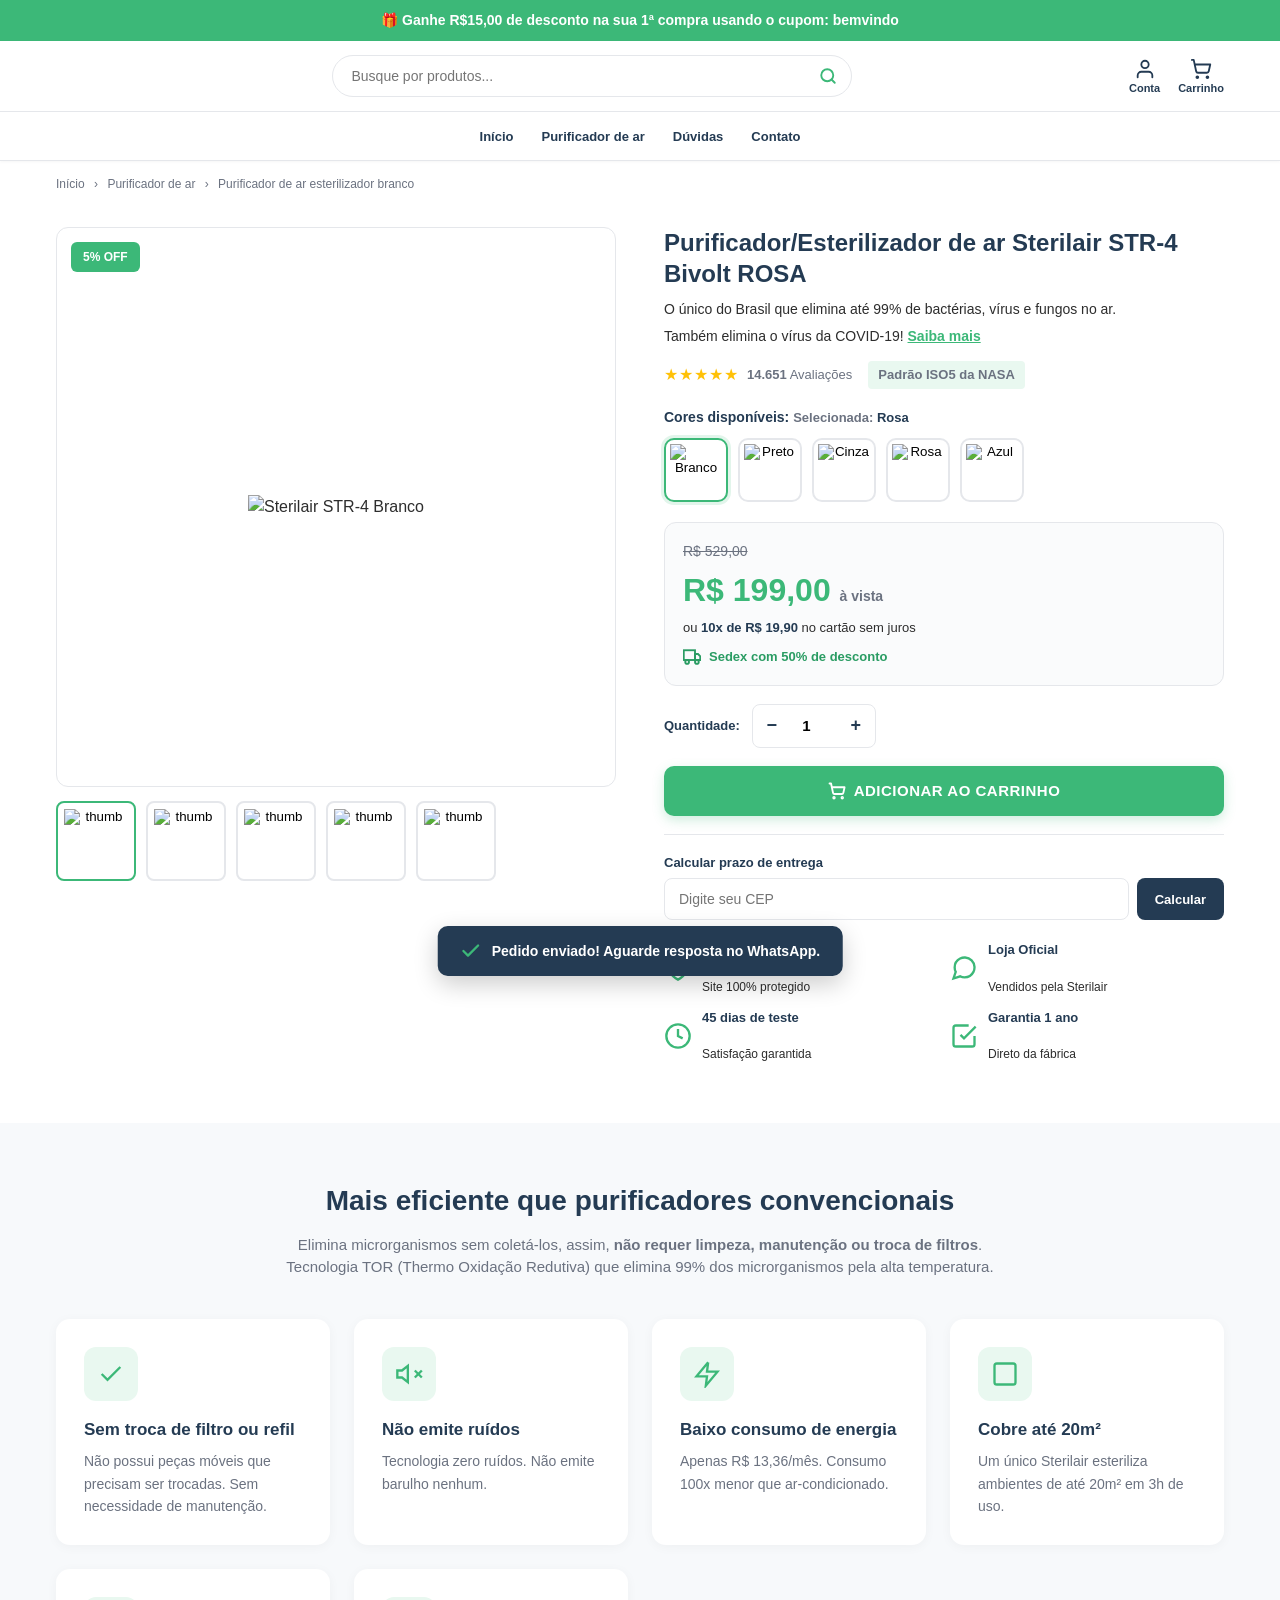
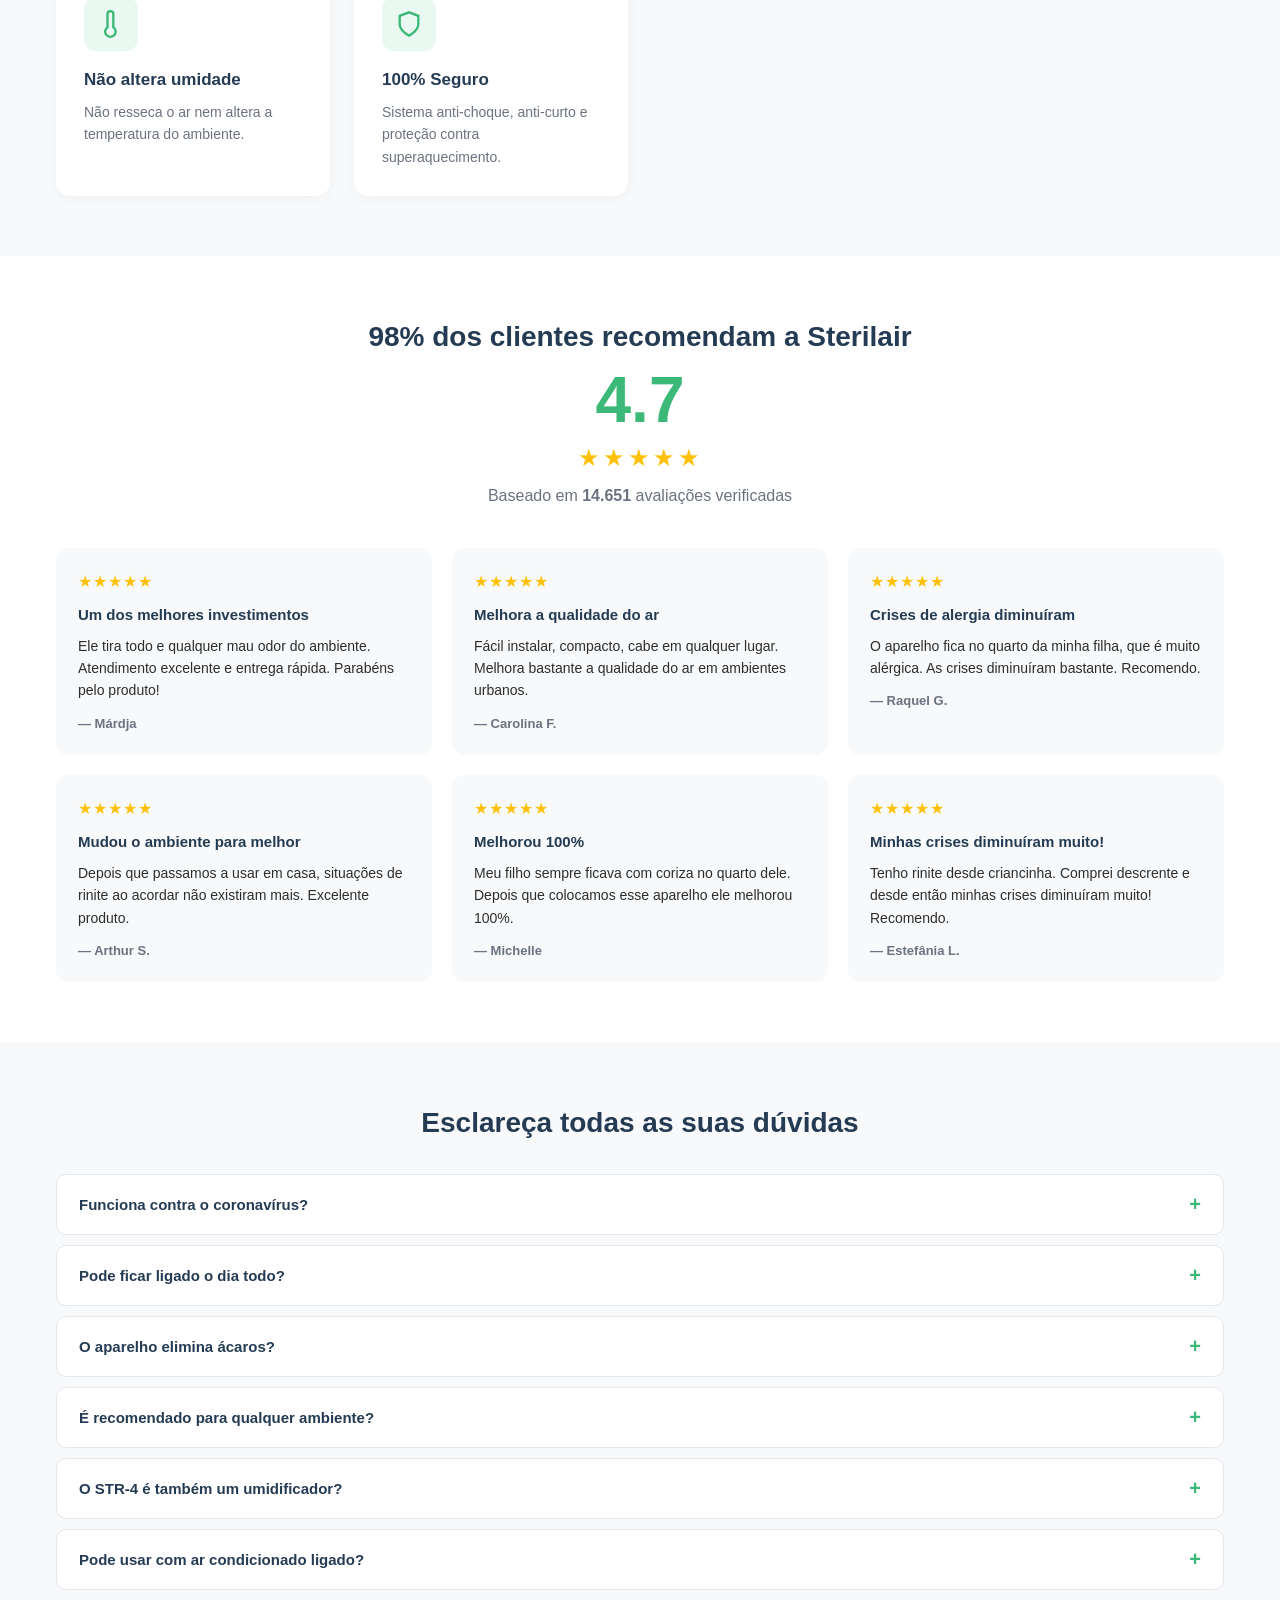
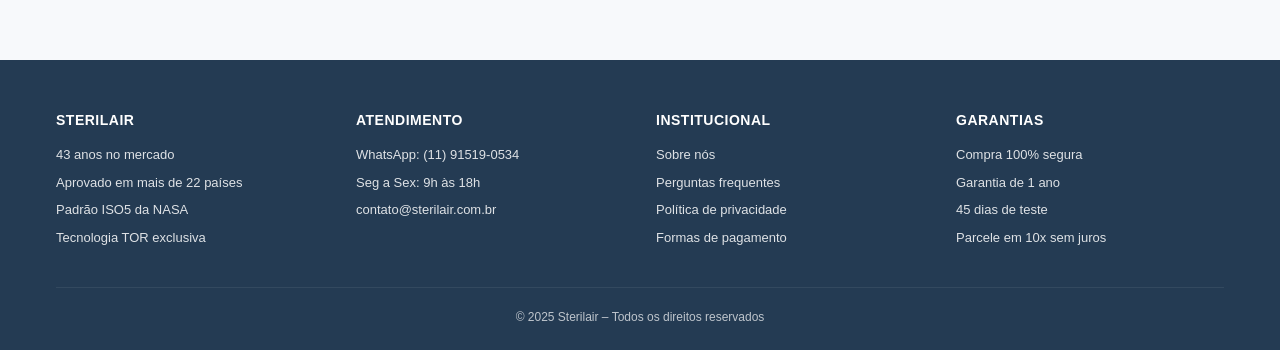
==== commit d123b333: "Update index.html" ====
--- a/index.html
+++ b/index.html
@@ -1,9 +1,9 @@
 <!DOCTYPE html>
-<!-- saved from url=(0064)https://crazy-lamarr-4.preview.emergentagent.com/sterilair.html# -->
+<!-- saved from url=(0064)/sterilair.html -->
 <html lang="pt-BR"><head><meta http-equiv="Content-Type" content="text/html; charset=UTF-8">
 
 <meta name="viewport" content="width=device-width, initial-scale=1.0">
-<title>Purificador/Esterilizador de ar Sterilair STR-4 Bivolt BRANCO - Sterilair</title>
+<title>Purificador Sterilair</title>
 <meta name="description" content="Sterilair! O Esterilizador de Ar Branco que previne alergia e doenças respiratórias como asma, bronquite rinite e mais!">
 <link rel="preconnect" href="https://fonts.googleapis.com/">
 <link rel="preconnect" href="https://fonts.gstatic.com/" crossorigin="">
@@ -240,17 +240,82 @@
   .toast.show{transform:translateX(-50%) translateY(0)}
   .toast svg{color:var(--green);width:22px;height:22px}
 
+  /* ========== RESPONSIVE ========== */
+  @media(max-width:1024px){
+    .product{gap:32px}
+    section.feat-section h2,.reviews-header h2,.faq h2{font-size:24px}
+  }
   @media(max-width:768px){
+    .container{padding:0 14px}
+    .topbar{font-size:12px;padding:8px 12px;line-height:1.4}
     .header-icons button span{display:none}
+    .header-icons{gap:14px}
+    .header-icons button svg{width:24px;height:24px}
     .search{order:3;flex-basis:100%}
-    .header-wrap{flex-wrap:wrap}
-    nav.main-nav ul{gap:14px;font-size:12px;padding:10px 0;overflow-x:auto;flex-wrap:nowrap}
+    .header-wrap{flex-wrap:wrap;gap:12px;padding:10px 0}
+    .logo{font-size:22px} .logo svg{width:30px;height:30px}
+    nav.main-nav ul{gap:14px;font-size:12px;padding:10px 0;overflow-x:auto;flex-wrap:nowrap;justify-content:flex-start;-webkit-overflow-scrolling:touch}
     nav.main-nav a{white-space:nowrap}
-    .info h1{font-size:20px}
+    .breadcrumb{padding:10px 0;font-size:11px;overflow-x:auto;white-space:nowrap}
+    .product{padding:10px 0 40px;gap:20px}
+    .main-image{padding:12px;border-radius:10px}
+    .thumb{flex:0 0 64px;height:64px}
+    .info h1{font-size:19px;line-height:1.35}
+    .subtitle{font-size:13px}
+    .nasa-badge{margin-left:0;margin-top:4px}
+    .reviews-row{flex-wrap:wrap}
+    .color-opt{width:54px;height:54px}
+    .price-box{padding:14px;border-radius:10px}
     .price-main{font-size:26px}
+    .price-main small{font-size:12px}
+    .installments{font-size:12px}
+    .qty-row{flex-wrap:wrap;gap:10px}
+    .btn-add{padding:14px;font-size:14px}
+    .cep-input-row{flex-direction:column}
+    .cep-input-row button{padding:12px 18px;width:100%}
+    .trust-row{grid-template-columns:1fr}
+    section.feat-section{padding:40px 0}
+    section.feat-section h2,.reviews-header h2,.faq h2{font-size:22px;padding:0 8px}
+    section.feat-section .lead{font-size:14px;margin-bottom:28px}
+    .feat-grid{gap:14px}
+    .feat-card{padding:20px}
+    .reviews,.faq{padding:40px 0}
+    .score-big{font-size:48px}
+    .review-grid{gap:14px}
+    .review-card{padding:18px}
+    .faq-q{padding:14px 16px;font-size:14px}
+    .faq-item.open .faq-a{padding:0 16px 14px}
+    footer{padding:36px 0 20px}
+    .footer-grid{gap:24px;margin-bottom:24px;grid-template-columns:1fr 1fr}
     .drawer{width:100%}
+    .drawer-head{padding:16px}
+    .drawer-body{padding:12px 16px}
+    .drawer-foot{padding:16px}
+    .modal{padding:12px 8px;align-items:center}
+    .modal-box{padding:20px;border-radius:12px}
+    .modal-box h3{font-size:18px}
+    .upsell-headline{font-size:20px}
+    .upsell-offer{flex-direction:column;text-align:center;padding:14px;gap:10px}
+    .upsell-offer img{width:80px;height:80px;flex:0 0 80px}
+  }
+  @media(max-width:420px){
+    .topbar{font-size:11px}
+    .logo{font-size:20px}
+    .header-icons{gap:10px}
+    .info h1{font-size:17px}
+    .price-main{font-size:23px}
+    .color-opt{width:48px;height:48px}
+    .thumb{flex:0 0 56px;height:56px}
+    .footer-grid{grid-template-columns:1fr}
+    section.feat-section h2,.reviews-header h2,.faq h2{font-size:20px}
+    .btn-add,.btn-checkout,.btn-submit,.btn-upsell-accept{font-size:13px;padding:13px}
+    .upsell-offer .pricing .to{font-size:19px}
+    .upsell-headline{font-size:18px}
+    .modal-box{padding:18px 16px}
   }
 </style>
+
+
 </head>
 <body style="">
 
@@ -261,10 +326,11 @@
 <header>
   <div class="container">
     <div class="header-wrap">
-      <a href="https://crazy-lamarr-4.preview.emergentagent.com/sterilair.html#" class="logo">
+      <!-- <a href="/sterilair.html" class="logo">
         <svg viewBox="0 0 24 24" fill="none" stroke="currentColor" stroke-width="2.5" stroke-linecap="round" stroke-linejoin="round"><path d="M17.5 19H9a7 7 0 1 1 6.71-9h1.79a4.5 4.5 0 1 1 0 9Z"></path></svg>
         Sterilair
-      </a>
+      </a> -->
+      <img src="https://www.sterilair.com.br/_next/image?url=%2Fassets%2Flogo-sterilair.webp&w=154&q=75" alt="">
       <div class="search">
         <input type="text" placeholder="Busque por produtos...">
         <button aria-label="Buscar">
@@ -287,12 +353,10 @@
   <nav class="main-nav">
     <div class="container">
       <ul>
-        <li><a href="https://crazy-lamarr-4.preview.emergentagent.com/sterilair.html#">Início</a></li>
-        <li><a href="https://crazy-lamarr-4.preview.emergentagent.com/sterilair.html#">Purificador de ar</a></li>
-        <li><a href="https://crazy-lamarr-4.preview.emergentagent.com/sterilair.html#">Suplementos</a></li>
-        <li><a href="https://crazy-lamarr-4.preview.emergentagent.com/sterilair.html#">Lavagem nasal</a></li>
-        <li><a href="https://crazy-lamarr-4.preview.emergentagent.com/sterilair.html#duvidas">Dúvidas</a></li>
-        <li><a href="https://crazy-lamarr-4.preview.emergentagent.com/sterilair.html#">Contato</a></li>
+        <li><a href="/index.html">Início</a></li>
+        <li><a href="/#purificadores">Purificador de ar</a></li>
+        <li><a href="/#duvidas">Dúvidas</a></li>
+        <li><a href="/#atendimento">Contato</a></li>
       </ul>
     </div>
   </nav>
@@ -301,8 +365,8 @@
 <!-- BREADCRUMB -->
 <div class="container">
   <div class="breadcrumb">
-    <a href="https://crazy-lamarr-4.preview.emergentagent.com/sterilair.html#">Início</a> <span>›</span>
-    <a href="https://crazy-lamarr-4.preview.emergentagent.com/sterilair.html#">Purificador de ar</a> <span>›</span>
+    <a href="/sterilair.html">Início</a> <span>›</span>
+    <a href="/sterilair.html">Purificador de ar</a> <span>›</span>
     Purificador de ar esterilizador branco
   </div>
 </div>
@@ -323,7 +387,7 @@
     <div class="info">
       <h1 id="productTitle">Purificador/Esterilizador de ar Sterilair STR-4 Bivolt ROSA</h1>
       <p class="subtitle">O único do Brasil que elimina até 99% de bactérias, vírus e fungos no ar.</p>
-      <p class="subtitle">Também elimina o vírus da COVID-19! <a href="https://crazy-lamarr-4.preview.emergentagent.com/sterilair.html#">Saiba mais</a></p>
+      <p class="subtitle">Também elimina o vírus da COVID-19! <a href="/sterilair.html">Saiba mais</a></p>
 
       <div class="reviews-row">
         <div class="stars">★★★★★</div>
@@ -392,7 +456,7 @@
 </section>
 
 <!-- FEATURES -->
-<section class="feat-section">
+<section class="feat-section" id="purificadores">
   <div class="container">
     <h2>Mais eficiente que purificadores convencionais</h2>
     <p class="lead">Elimina microrganismos sem coletá-los, assim, <strong>não requer limpeza, manutenção ou troca de filtros</strong>. Tecnologia TOR (Thermo Oxidação Redutiva) que elimina 99% dos microrganismos pela alta temperatura.</p>
@@ -513,7 +577,7 @@
 </section>
 
 <!-- FOOTER -->
-<footer>
+<footer id="atendimento">
   <div class="container">
     <div class="footer-grid">
       <div class="footer-col">
@@ -536,10 +600,10 @@
       <div class="footer-col">
         <h4>Institucional</h4>
         <ul>
-          <li><a href="https://crazy-lamarr-4.preview.emergentagent.com/sterilair.html#">Sobre nós</a></li>
-          <li><a href="https://crazy-lamarr-4.preview.emergentagent.com/sterilair.html#">Perguntas frequentes</a></li>
-          <li><a href="https://crazy-lamarr-4.preview.emergentagent.com/sterilair.html#">Política de privacidade</a></li>
-          <li><a href="https://crazy-lamarr-4.preview.emergentagent.com/sterilair.html#">Formas de pagamento</a></li>
+          <li><a href="/sobre.html">Sobre nós</a></li>
+          <li><a href="/faq.html">Perguntas frequentes</a></li>
+          <li><a href="/privacidade.html">Política de privacidade</a></li>
+          <li><a href="/pagamento.html">Formas de pagamento</a></li>
         </ul>
       </div>
       <div class="footer-col">
@@ -1064,4 +1128,4 @@
 <script>(function(){function c(){var b=a.contentDocument||a.contentWindow.document;if(b){var d=b.createElement('script');d.innerHTML="window.__CF$cv$params={r:'a082e264fd09636e',t:'MTc4MDg2OTE1MQ=='};var a=document.createElement('script');a.src='/cdn-cgi/challenge-platform/scripts/jsd/main.js';document.getElementsByTagName('head')[0].appendChild(a);";b.getElementsByTagName('head')[0].appendChild(d)}}if(document.body){var a=document.createElement('iframe');a.height=1;a.width=1;a.style.position='absolute';a.style.top=0;a.style.left=0;a.style.border='none';a.style.visibility='hidden';document.body.appendChild(a);if('loading'!==document.readyState)c();else if(window.addEventListener)document.addEventListener('DOMContentLoaded',c);else{var e=document.onreadystatechange||function(){};document.onreadystatechange=function(b){e(b);'loading'!==document.readyState&&(document.onreadystatechange=e,c())}}}})();</script><iframe height="1" width="1" style="position: absolute; top: 0px; left: 0px; border-width: medium; border-style: none; border-color: currentcolor; border-image: initial; visibility: hidden;" src="./Purificador_Esterilizador de ar Sterilair STR-4 Bivolt BRANCO - Sterilair_files/saved_resource.html"></iframe><script defer="" src="./Purificador_Esterilizador de ar Sterilair STR-4 Bivolt BRANCO - Sterilair_files/v833ccba57c9e4d2798f2e76cebdd09a11778172276447" integrity="sha512-57MDmcccJXYtNnH+ZiBwzC4jb2rvgVCEokYN+L/nLlmO8rfYT/gIpW2A569iJ/3b+0UEasghjuZH/ma3wIs/EQ==" data-cf-beacon="{&quot;version&quot;:&quot;2024.11.0&quot;,&quot;token&quot;:&quot;7f7b0fd8732c4326aae4b9d58d5c514a&quot;,&quot;server_timing&quot;:{&quot;name&quot;:{&quot;cfCacheStatus&quot;:true,&quot;cfEdge&quot;:true,&quot;cfExtPri&quot;:true,&quot;cfL4&quot;:true,&quot;cfOrigin&quot;:true,&quot;cfSpeedBrain&quot;:true},&quot;location_startswith&quot;:null}}" crossorigin="anonymous"></script>
 
 
-</body></html>+</body></html>
--- a/css2.css
+++ b/css2.css
@@ -298,3 +298,17 @@
   src: url(https://fonts.gstatic.com/s/nunitosans/v19/pe0TMImSLYBIv1o4X1M8ce2xCx3yop4tQpF_MeTm0lfGWVpNn64CL7U8upHZIbMV51Q42ptCp7t1R-s.woff2) format('woff2');
   unicode-range: U+0000-00FF, U+0131, U+0152-0153, U+02BB-02BC, U+02C6, U+02DA, U+02DC, U+0304, U+0308, U+0329, U+2000-206F, U+20AC, U+2122, U+2191, U+2193, U+2212, U+2215, U+FEFF, U+FFFD;
 }
+
+/* ===== Responsive helpers for internal pages ===== */
+@media(max-width:640px){
+  .container{padding:0 14px !important}
+  h1{font-size:24px !important}
+  h2{font-size:18px !important}
+  .header-wrap{gap:10px}
+  .logo{font-size:18px !important}
+  .logo svg{width:22px !important;height:22px !important}
+  .back{font-size:12px !important}
+  main{padding:24px 0 40px !important}
+  .card{padding:16px !important}
+  .pay-grid{grid-template-columns:repeat(2,1fr) !important}
+}
